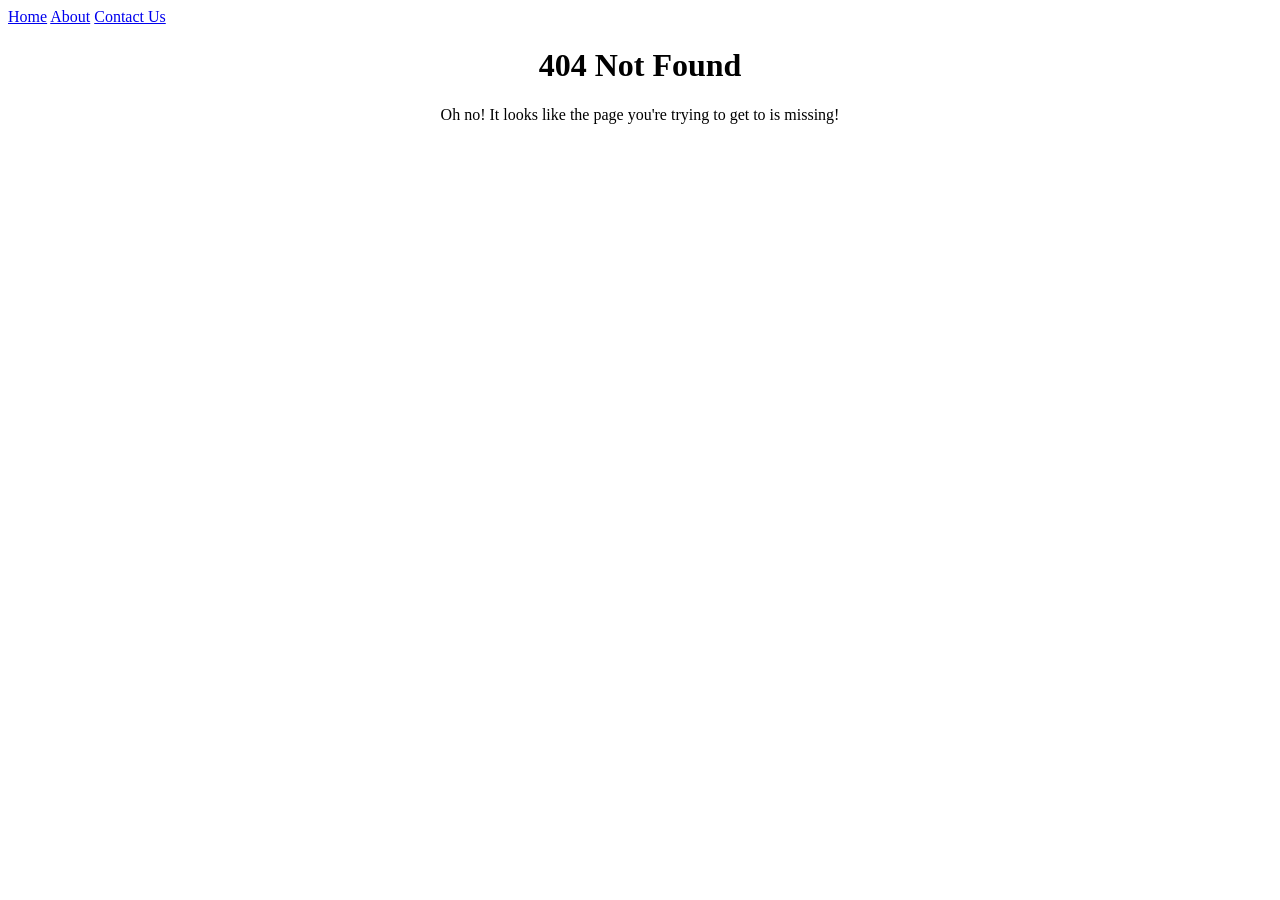
==== index.html @ 71af8fce "Initial commit" ====
<!DOCTYPE html>
<html>
  <head>
    <meta charset="utf-8" />
    <title>My Blog</title>
    <meta name="viewport" content="width=device-width, initial-scale=1" />
    <link
      rel="stylesheet"
      type="text/css"
      media="screen"
      href="css/styles.css"
    />
  </head>
  <body>
    <div id="root">
      <nav id="main-nav" class="sidebar">
        <a href="/" onclick="route()">Home</a>
        <a href="/about" onclick="route()">About</a>
        <a href="/contact" onclick="route()">Contact Us</a>
      </nav>
      <div id="main-page"></div>
    </div>
    <script src="js/router.js"></script>
  </body>
</html>
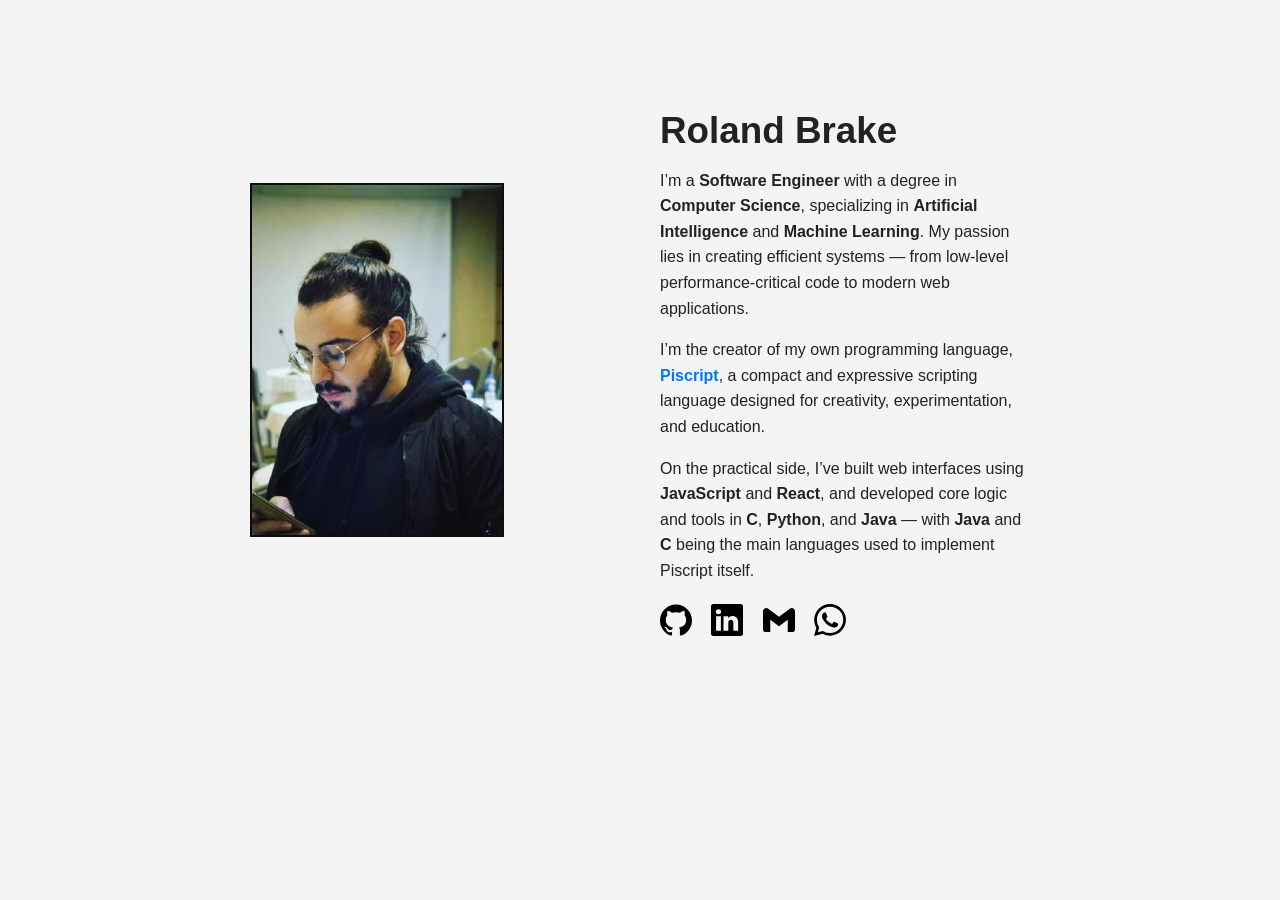
==== commit 6704ce92: "Initial commit - new portfolio site" ====
--- a/index.html
+++ b/index.html
@@ -1,25 +1,56 @@
 <!DOCTYPE html>
-<html>
-  <head>
-    <meta charset="utf-8" />
-    <title>My Blog</title>
-    <meta name="viewport" content="width=device-width, initial-scale=1" />
-    <link
-      rel="stylesheet"
-      type="text/css"
-      media="screen"
-      href="css/styles.css"
-    />
-  </head>
-  <body>
-    <div id="root">
-      <nav id="main-nav" class="sidebar">
-        <a href="/" onclick="route()">Home</a>
-        <a href="/about" onclick="route()">About</a>
-        <a href="/contact" onclick="route()">Contact Us</a>
-      </nav>
-      <div id="main-page"></div>
+<html lang="en">
+<head>
+  <meta charset="UTF-8" />
+  <meta name="viewport" content="width=device-width, initial-scale=1.0" />
+  <title>Roland Brake</title>
+  <link rel="stylesheet" href="style.css" />
+</head>
+<body>
+  <div class="container">
+    <div class="left">
+      <img src="assets/profile.jpg" alt="Roland Brake" class="profile-pic" />
     </div>
-    <script src="js/router.js"></script>
-  </body>
+
+    <div class="right">
+      <h1>Roland Brake</h1>
+
+      <p class="bio">
+        I’m a <strong>Software Engineer</strong> with a degree in <strong>Computer Science</strong>,
+        specializing in <strong>Artificial Intelligence</strong> and <strong>Machine Learning</strong>.
+        My passion lies in creating efficient systems — from low-level performance-critical code to modern web applications.
+      </p>
+
+      <p class="bio">
+        I’m the creator of my own programming language, 
+        <a href="https://piscript.netlify.app/" target="_blank" class="highlight-link">Piscript</a>,
+        a compact and expressive scripting language designed for creativity, experimentation, and education.
+      </p>
+
+      <p class="bio">
+        On the practical side, I’ve built web interfaces using 
+        <strong>JavaScript</strong> and <strong>React</strong>, 
+        and developed core logic and tools in <strong>C</strong>, <strong>Python</strong>, and <strong>Java</strong> — 
+        with <strong>Java</strong> and <strong>C</strong> being the main languages used to implement Piscript itself.
+      </p>
+
+      <div class="social-links">
+        <a href="https://github.com/rolandbrake" target="_blank" aria-label="GitHub">
+          <img src="assets/github.svg" alt="GitHub" />
+        </a>
+        <a href="https://linkedin.com/in/rolandbrake" target="_blank" aria-label="LinkedIn">
+          <img src="assets/linkedin.svg" alt="LinkedIn" />
+        </a>
+        <a href="mailto:roland.brake@hotmail.com" aria-label="Email">
+          <img src="assets/email.svg" alt="Email" />
+        </a>
+        <a href="https://wa.me/+9647510391065" target="_blank" aria-label="WhatsApp">
+          <img src="assets/whatsapp.svg" alt="WhatsApp" />
+        </a>
+      </div>
+    </div>
+  </div>
+
+  <script src="script.js"></script>
+</body>
 </html>
--- a/style.css
+++ b/style.css
@@ -0,0 +1,132 @@
+:root {
+  --bg-light: #f4f4f4;
+  --text-light: #222;
+  --bg-dark: #1b1b1b;
+  --text-dark: #f4f4f4;
+  --accent: #0077ff;
+  /* border color for light theme */
+  --border-color: #0e0e0e; /* subtle blue tint */
+}
+
+body.dark {
+  --border-color: #fafafa; /* brighter border for dark mode */
+}
+
+body {
+  margin: 0;
+  font-family: "Segoe UI", Roboto, Helvetica, Arial, sans-serif;
+  background-color: var(--bg-light);
+  color: var(--text-light);
+  transition: background-color 0.3s, color 0.3s;
+}
+
+body.dark {
+  background-color: var(--bg-dark);
+  color: var(--text-dark);
+}
+
+.container {
+  display: flex;
+  flex-wrap: wrap;
+  max-width: 900px;
+  margin: 5vh auto;
+  padding: 20px 40px;
+  align-items: center;
+  justify-content: center;
+  box-sizing: border-box;
+}
+
+.left,
+.right {
+  padding: 20px;
+  flex: 1 1 300px;
+}
+
+.profile-pic {
+  width: 250px;
+  height: 350px;
+  /* border-radius: 12px; */
+  object-fit: cover;
+  /* box-shadow: 0 4px 20px rgba(0, 0, 0, 0.2); */
+  border: 2px solid var(--border-color);
+  transition: border-color 0.3s, box-shadow 0.3s;
+}
+
+h1 {
+  font-size: 2.3em;
+  margin-bottom: 0.4em;
+}
+
+.bio {
+  line-height: 1.6;
+  max-width: 500px;
+}
+
+.social-links {
+  margin-top: 20px;
+}
+
+.social-links a {
+  margin-right: 15px;
+  display: inline-block;
+  transition: transform 0.2s, opacity 0.2s;
+}
+
+.social-links a:hover {
+  transform: scale(1.15);
+  opacity: 0.8;
+}
+
+.social-links img {
+  width: 32px;
+  height: 32px;
+  filter: invert(0);
+}
+
+body.dark .social-links img {
+  filter: invert(1);
+}
+
+/* Theme toggle button */
+#theme-toggle {
+  margin-top: 30px;
+  border: none;
+  background: none;
+  font-size: 1.5em;
+  cursor: pointer;
+  transition: transform 0.2s;
+}
+
+#theme-toggle:hover {
+  transform: rotate(20deg);
+}
+
+.highlight-link {
+  color: var(--accent);
+  text-decoration: none;
+  font-weight: 600;
+  border-bottom: 2px solid transparent;
+  transition: border-color 0.2s;
+}
+
+.highlight-link:hover {
+  border-color: var(--accent);
+}
+
+
+/* Responsive design */
+@media (max-width: 768px) {
+  .container {
+    flex-direction: column;
+    text-align: center;
+  }
+
+  .profile-pic {
+    width: 200px;
+    height: 300px;
+  }
+
+  .bio {
+    margin: 0 auto;
+  }
+}
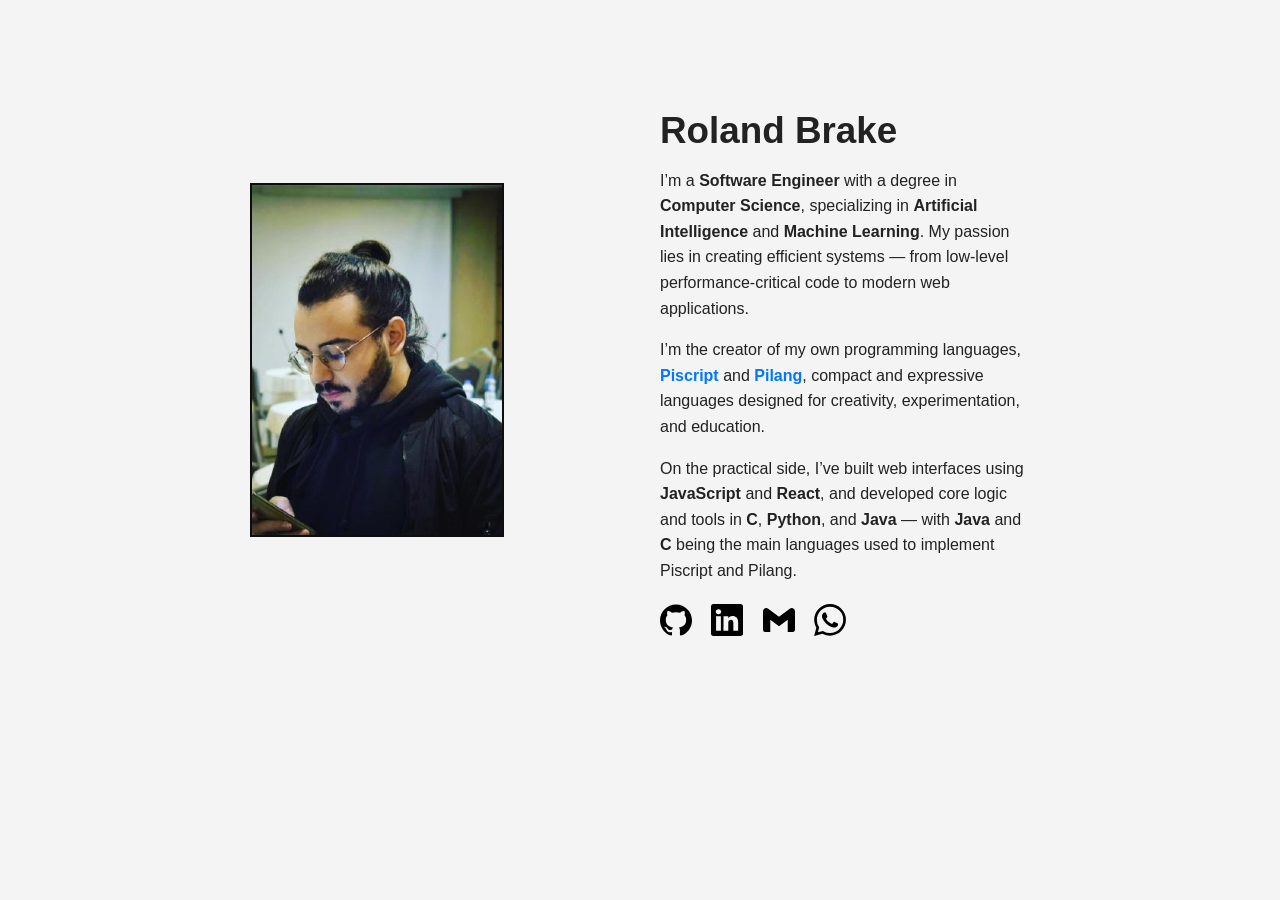
==== commit 645ee592: "adding pilang" ====
--- a/index.html
+++ b/index.html
@@ -22,16 +22,17 @@
       </p>
 
       <p class="bio">
-        I’m the creator of my own programming language, 
-        <a href="https://piscript.netlify.app/" target="_blank" class="highlight-link">Piscript</a>,
-        a compact and expressive scripting language designed for creativity, experimentation, and education.
+        I’m the creator of my own programming languages, 
+        <a href="https://piscript.netlify.app/" target="_blank" class="highlight-link">Piscript</a>
+        and <a href="https://pi-lang.netlify.app/" target="_blank" class="highlight-link">Pilang</a>,
+        compact and expressive languages designed for creativity, experimentation, and education.
       </p>
 
       <p class="bio">
         On the practical side, I’ve built web interfaces using 
         <strong>JavaScript</strong> and <strong>React</strong>, 
         and developed core logic and tools in <strong>C</strong>, <strong>Python</strong>, and <strong>Java</strong> — 
-        with <strong>Java</strong> and <strong>C</strong> being the main languages used to implement Piscript itself.
+        with <strong>Java</strong> and <strong>C</strong> being the main languages used to implement Piscript and Pilang.
       </p>
 
       <div class="social-links">
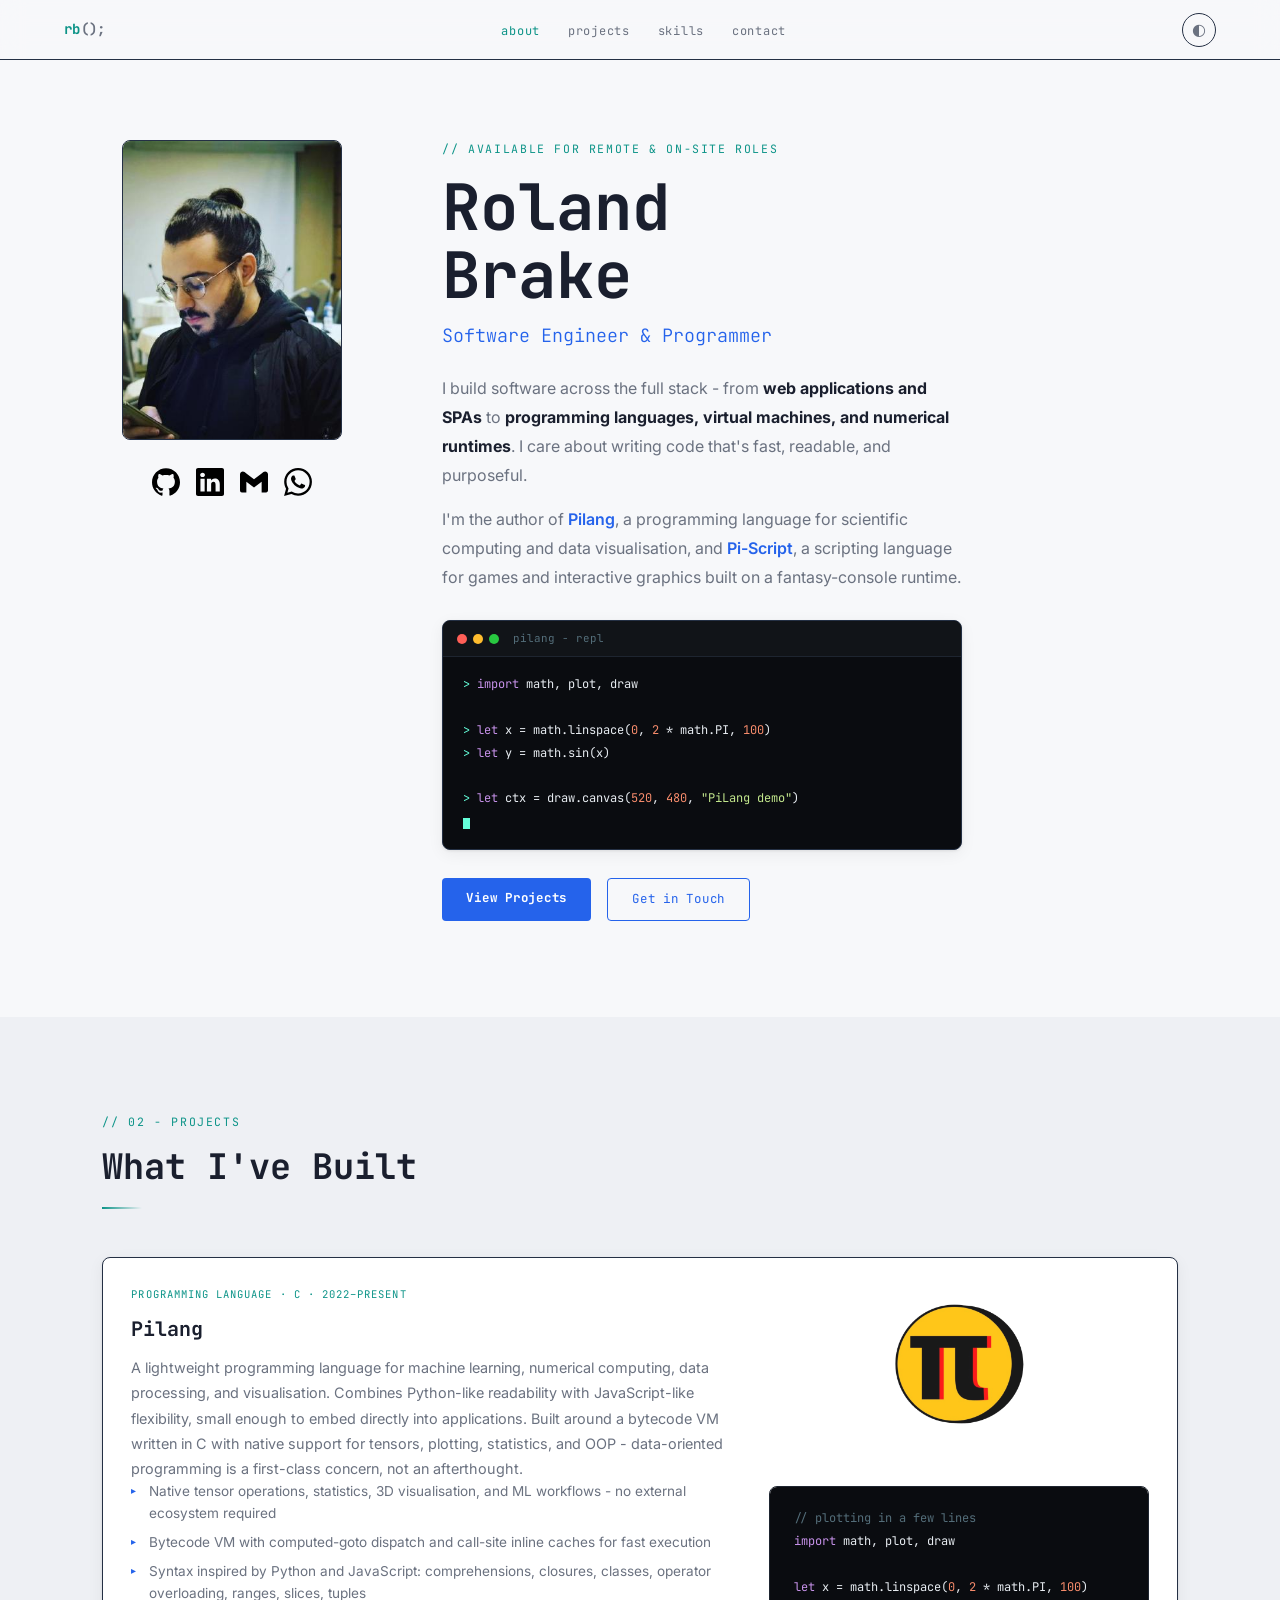
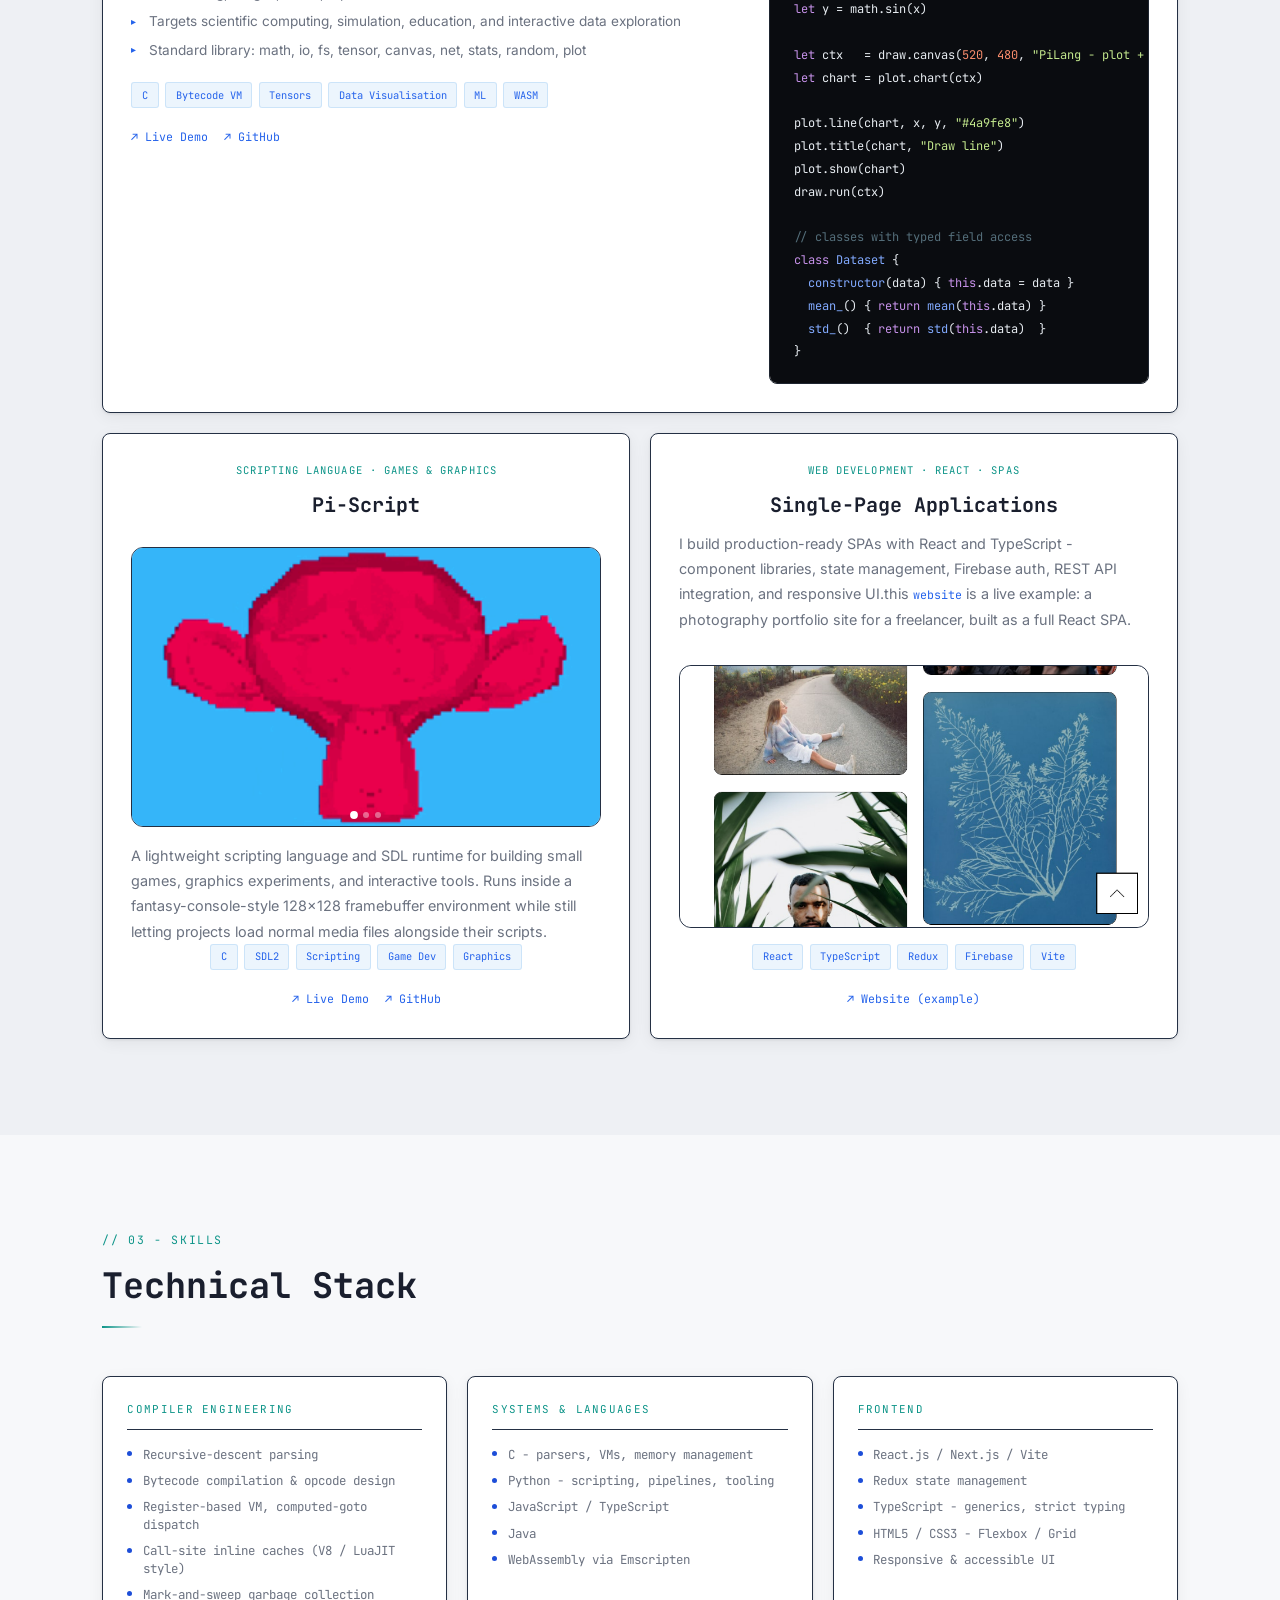
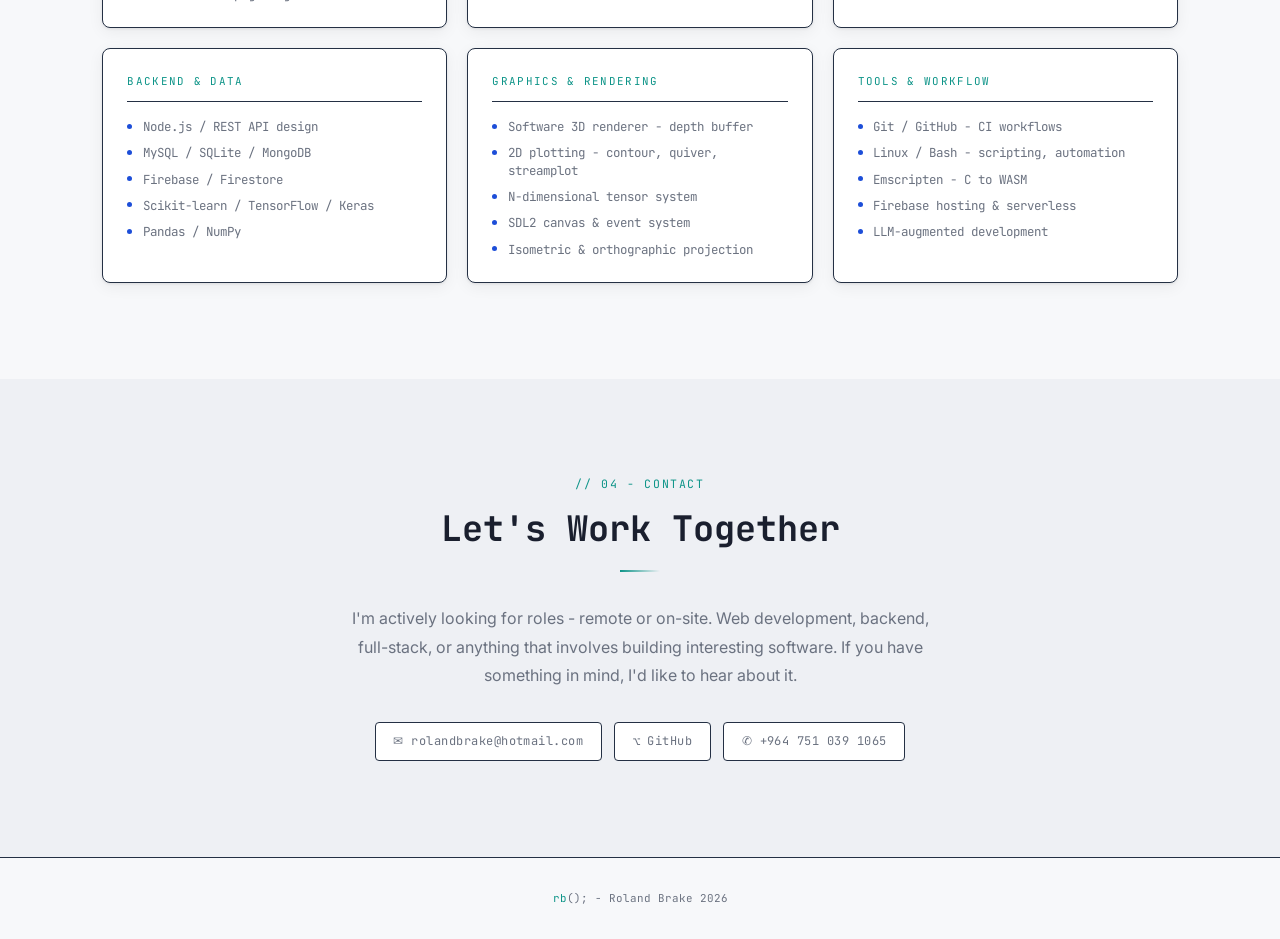
==== commit 45f52ea1: "feat: add more features to the website" ====
--- a/index.html
+++ b/index.html
@@ -1,57 +1,406 @@
-<!DOCTYPE html>
+<!doctype html>
 <html lang="en">
-<head>
-  <meta charset="UTF-8" />
-  <meta name="viewport" content="width=device-width, initial-scale=1.0" />
-  <title>Roland Brake</title>
-  <link rel="stylesheet" href="style.css" />
-</head>
-<body>
-  <div class="container">
-    <div class="left">
-      <img src="assets/profile.jpg" alt="Roland Brake" class="profile-pic" />
-    </div>
-
-    <div class="right">
-      <h1>Roland Brake</h1>
-
-      <p class="bio">
-        I’m a <strong>Software Engineer</strong> with a degree in <strong>Computer Science</strong>,
-        specializing in <strong>Artificial Intelligence</strong> and <strong>Machine Learning</strong>.
-        My passion lies in creating efficient systems — from low-level performance-critical code to modern web applications.
-      </p>
-
-      <p class="bio">
-        I’m the creator of my own programming languages, 
-        <a href="https://piscript.netlify.app/" target="_blank" class="highlight-link">Piscript</a>
-        and <a href="https://pi-lang.netlify.app/" target="_blank" class="highlight-link">Pilang</a>,
-        compact and expressive languages designed for creativity, experimentation, and education.
-      </p>
-
-      <p class="bio">
-        On the practical side, I’ve built web interfaces using 
-        <strong>JavaScript</strong> and <strong>React</strong>, 
-        and developed core logic and tools in <strong>C</strong>, <strong>Python</strong>, and <strong>Java</strong> — 
-        with <strong>Java</strong> and <strong>C</strong> being the main languages used to implement Piscript and Pilang.
-      </p>
-
-      <div class="social-links">
-        <a href="https://github.com/rolandbrake" target="_blank" aria-label="GitHub">
-          <img src="assets/github.svg" alt="GitHub" />
-        </a>
-        <a href="https://linkedin.com/in/rolandbrake" target="_blank" aria-label="LinkedIn">
-          <img src="assets/linkedin.svg" alt="LinkedIn" />
-        </a>
-        <a href="mailto:roland.brake@hotmail.com" aria-label="Email">
-          <img src="assets/email.svg" alt="Email" />
-        </a>
-        <a href="https://wa.me/+9647510391065" target="_blank" aria-label="WhatsApp">
-          <img src="assets/whatsapp.svg" alt="WhatsApp" />
-        </a>
+  <head>
+    <meta charset="UTF-8" />
+    <meta name="viewport" content="width=device-width, initial-scale=1.0" />
+    <title>Roland Brake - Software Engineer</title>
+    <link rel="preconnect" href="https://fonts.googleapis.com" />
+    <link
+      href="https://fonts.googleapis.com/css2?family=JetBrains+Mono:wght@300;400;700&family=Inter:wght@300;400;500;600&display=swap"
+      rel="stylesheet"
+    />
+    <link rel="stylesheet" href="style.css" />
+  </head>
+  <body>
+    <!-- NAV -->
+    <nav>
+      <span class="nav-logo">rb<span class="dim">();</span></span>
+      <ul class="nav-links">
+        <li><a href="#about">about</a></li>
+        <li><a href="#projects">projects</a></li>
+        <li><a href="#skills">skills</a></li>
+        <li><a href="#contact">contact</a></li>
+      </ul>
+      <button id="theme-toggle" aria-label="Toggle theme">◐</button>
+    </nav>
+
+    <!-- HERO -->
+    <section id="about">
+      <div class="hero-grid">
+        <!-- Left: profile -->
+        <div class="profile-col">
+          <div class="profile-frame">
+            <img
+              src="assets/profile.jpg"
+              alt="Roland Brake"
+              class="profile-pic"
+            />
+          </div>
+          <div class="social-links">
+            <a
+              href="https://github.com/rolandbrake"
+              target="_blank"
+              aria-label="GitHub"
+            >
+              <img src="assets/github.svg" alt="GitHub" />
+            </a>
+            <a
+              href="https://linkedin.com/in/rolandbrake"
+              target="_blank"
+              aria-label="LinkedIn"
+            >
+              <img src="assets/linkedin.svg" alt="LinkedIn" />
+            </a>
+            <a href="mailto:rolandbrake@hotmail.com" aria-label="Email">
+              <img src="assets/email.svg" alt="Email" />
+            </a>
+            <a
+              href="https://wa.me/+9647510391065"
+              target="_blank"
+              aria-label="WhatsApp"
+            >
+              <img src="assets/whatsapp.svg" alt="WhatsApp" />
+            </a>
+          </div>
+        </div>
+
+        <!-- Right: intro -->
+        <div class="intro-col">
+          <div class="eyebrow">// available for remote &amp; on-site roles</div>
+          <h1>Roland<br />Brake</h1>
+          <div class="hero-title">Software Engineer &amp; Programmer</div>
+          <p class="bio">
+            I build software across the full stack - from
+            <strong>web applications and SPAs</strong> to
+            <strong
+              >programming languages, virtual machines, and numerical
+              runtimes</strong
+            >. I care about writing code that's fast, readable, and purposeful.
+          </p>
+          <p class="bio">
+            I'm the author of
+            <a href="https://pilang.netlify.app/" target="_blank" class="hl"
+              >Pilang</a
+            >, a programming language for scientific computing and data
+            visualisation, and
+            <a href="https://piscript.netlify.app/" target="_blank" class="hl"
+              >Pi-Script</a
+            >, a scripting language for games and interactive graphics built on
+            a fantasy-console runtime.
+          </p>
+
+          <!-- Terminal snippet -->
+          <div class="terminal">
+            <div class="terminal-bar">
+              <span class="dot red"></span>
+              <span class="dot yellow"></span>
+              <span class="dot green"></span>
+              <span class="terminal-label">pilang - repl</span>
+            </div>
+            <div class="terminal-body" id="terminal-body">
+              <div id="typed-output"></div>
+              <span class="cursor"></span>
+            </div>
+          </div>
+
+          <div class="hero-cta">
+            <a href="#projects" class="btn btn-primary">View Projects</a>
+            <a href="#contact" class="btn btn-outline">Get in Touch</a>
+          </div>
+        </div>
       </div>
-    </div>
-  </div>
-
-  <script src="script.js"></script>
-</body>
+    </section>
+
+    <!-- PROJECTS -->
+    <section id="projects">
+      <div class="section-inner">
+        <div class="eyebrow">// 02 - projects</div>
+        <h2 class="section-heading">What I've Built</h2>
+        <div class="accent-line"></div>
+
+        <div class="projects-grid">
+          <!-- PILANG featured -->
+          <div class="project-card featured">
+            <div class="project-main">
+              <div class="project-tag">
+                Programming Language · C · 2022–Present
+              </div>
+              <div class="project-name">Pilang</div>
+
+              <p class="project-desc">
+                A lightweight programming language for machine learning,
+                numerical computing, data processing, and visualisation.
+                Combines Python-like readability with JavaScript-like
+                flexibility, small enough to embed directly into applications.
+                Built around a bytecode VM written in C with native support for
+                tensors, plotting, statistics, and OOP - data-oriented
+                programming is a first-class concern, not an afterthought.
+              </p>
+              <ul class="project-bullets">
+                <li>
+                  Native tensor operations, statistics, 3D visualisation, and ML
+                  workflows - no external ecosystem required
+                </li>
+                <li>
+                  Bytecode VM with computed-goto dispatch and call-site inline
+                  caches for fast execution
+                </li>
+                <li>
+                  Syntax inspired by Python and JavaScript: comprehensions,
+                  closures, classes, operator overloading, ranges, slices,
+                  tuples
+                </li>
+                <li>
+                  Targets scientific computing, simulation, education, and
+                  interactive data exploration
+                </li>
+                <li>
+                  Standard library: math, io, fs, tensor, canvas, net, stats,
+                  random, plot
+                </li>
+              </ul>
+              <div class="project-tech">
+                <span class="pill">C</span><span class="pill">Bytecode VM</span
+                ><span class="pill">Tensors</span>
+                <span class="pill">Data Visualisation</span
+                ><span class="pill">ML</span><span class="pill">WASM</span>
+              </div>
+              <div class="project-links">
+                <a
+                  href="https://pilang.netlify.app/"
+                  target="_blank"
+                  class="plink"
+                  >↗ Live Demo</a
+                >
+                <a
+                  href="https://github.com/rolandbrake"
+                  target="_blank"
+                  class="plink"
+                  >↗ GitHub</a
+                >
+              </div>
+            </div>
+
+            <!-- Right side: coin + code -->
+            <div class="project-right">
+              <img src="assets/pi.png" alt="Pilang logo" class="pilang-logo" />
+              <div class="project-code">
+                <pre><span class="t-cmt">// plotting in a few lines</span>
+<span class="t-kw">import</span> math, plot, draw
+
+<span class="t-kw">let</span> x = math.linspace(<span class="t-num">0</span>, <span class="t-num">2</span> * math.PI, <span class="t-num">100</span>)
+<span class="t-kw">let</span> y = math.sin(x)
+
+<span class="t-kw">let</span> ctx   = draw.canvas(<span class="t-num">520</span>, <span class="t-num">480</span>, <span class="t-str">"PiLang - plot + draw demo"</span>)
+<span class="t-kw">let</span> chart = plot.chart(ctx)
+
+plot.line(chart, x, y, <span class="t-str">"#4a9fe8"</span>)
+plot.title(chart, <span class="t-str">"Draw line"</span>)
+plot.show(chart)
+draw.run(ctx)
+
+<span class="t-cmt">// classes with typed field access</span>
+<span class="t-kw">class</span> <span class="t-fn">Dataset</span> {
+  <span class="t-fn">constructor</span>(data) { <span class="t-kw">this</span>.data = data }
+  <span class="t-fn">mean_</span>() { <span class="t-kw">return</span> <span class="t-fn">mean</span>(<span class="t-kw">this</span>.data) }
+  <span class="t-fn">std_</span>()  { <span class="t-kw">return</span> <span class="t-fn">std</span>(<span class="t-kw">this</span>.data)  }
+}</pre>
+              </div>
+            </div>
+          </div>
+
+          <!-- PI-SCRIPT -->
+          <div class="project-card">
+            <div class="project-tag">
+              Scripting Language · Games &amp; Graphics
+            </div>
+            <div class="project-name">Pi-Script</div>
+            <div class="carousel">
+              <div class="carousel-track">
+                <img src="assets/example1.gif" alt="Pi-Script example 1" />
+                <img src="assets/example2.gif" alt="Pi-Script example 2" />
+                <img src="assets/example3.gif" alt="Pi-Script example 3" />                
+              </div>
+              <div class="carousel-dots">
+                <span class="carousel-dot active"></span>
+                <span class="carousel-dot"></span>
+                <span class="carousel-dot"></span>                
+              </div>
+            </div>
+            <p class="project-desc">
+              A lightweight scripting language and SDL runtime for building
+              small games, graphics experiments, and interactive tools. Runs
+              inside a fantasy-console-style 128×128 framebuffer environment
+              while still letting projects load normal media files alongside
+              their scripts.
+            </p>
+            <div class="project-tech">
+              <span class="pill">C</span><span class="pill">SDL2</span>
+              <span class="pill">Scripting</span
+              ><span class="pill">Game Dev</span
+              ><span class="pill">Graphics</span>
+            </div>
+            <div class="project-links">
+              <a
+                href="https://piscript.netlify.app/"
+                target="_blank"
+                class="plink"
+                >↗ Live Demo</a
+              >
+              <a
+                href="https://github.com/rolandbrake"
+                target="_blank"
+                class="plink"
+                >↗ GitHub</a
+              >
+            </div>
+          </div>
+
+          <!-- WEB SPAs -->
+          <div class="project-card">
+            <div class="project-tag">Web Development · React · SPAs</div>
+            <div class="project-name">Single-Page Applications</div>
+            <p class="project-desc">
+              I build production-ready SPAs with React and TypeScript -
+              component libraries, state management, Firebase auth, REST API
+              integration, and responsive UI.this
+              <a
+                href="https://demetri.netlify.app/"
+                target="_blank"
+                class="plink"
+                >website</a
+              >
+              is a live example: a photography portfolio site for a freelancer,
+              built as a full React SPA.
+            </p>
+            <div class="spa-mockup">
+              <img src="assets/SPA.png" alt="photography SPA" />
+            </div>
+            <div class="project-tech">
+              <span class="pill">React</span
+              ><span class="pill">TypeScript</span>
+              <span class="pill">Redux</span><span class="pill">Firebase</span
+              ><span class="pill">Vite</span>
+            </div>
+            <div class="project-links">
+              <a
+                href="https://demetri.netlify.app/"
+                target="_blank"
+                class="plink"
+                >↗ Website (example)</a
+              >
+            </div>
+          </div>
+        </div>
+      </div>
+    </section>
+
+    <!-- SKILLS -->
+    <section id="skills">
+      <div class="section-inner">
+        <div class="eyebrow">// 03 - skills</div>
+        <h2 class="section-heading">Technical Stack</h2>
+        <div class="accent-line"></div>
+        <div class="skills-grid">
+          <div class="skill-group">
+            <div class="skill-group-name">Compiler Engineering</div>
+            <ul class="skill-list">
+              <li>Recursive-descent parsing</li>
+              <li>Bytecode compilation &amp; opcode design</li>
+              <li>Register-based VM, computed-goto dispatch</li>
+              <li>Call-site inline caches (V8 / LuaJIT style)</li>
+              <li>Mark-and-sweep garbage collection</li>
+            </ul>
+          </div>
+          <div class="skill-group">
+            <div class="skill-group-name">Systems &amp; Languages</div>
+            <ul class="skill-list">
+              <li>C - parsers, VMs, memory management</li>
+              <li>Python - scripting, pipelines, tooling</li>
+              <li>JavaScript / TypeScript</li>
+              <li>Java</li>
+              <li>WebAssembly via Emscripten</li>
+            </ul>
+          </div>
+          <div class="skill-group">
+            <div class="skill-group-name">Frontend</div>
+            <ul class="skill-list">
+              <li>React.js / Next.js / Vite</li>
+              <li>Redux state management</li>
+              <li>TypeScript - generics, strict typing</li>
+              <li>HTML5 / CSS3 - Flexbox / Grid</li>
+              <li>Responsive &amp; accessible UI</li>
+            </ul>
+          </div>
+          <div class="skill-group">
+            <div class="skill-group-name">Backend &amp; Data</div>
+            <ul class="skill-list">
+              <li>Node.js / REST API design</li>
+              <li>MySQL / SQLite / MongoDB</li>
+              <li>Firebase / Firestore</li>
+              <li>Scikit-learn / TensorFlow / Keras</li>
+              <li>Pandas / NumPy</li>
+            </ul>
+          </div>
+          <div class="skill-group">
+            <div class="skill-group-name">Graphics &amp; Rendering</div>
+            <ul class="skill-list">
+              <li>Software 3D renderer - depth buffer</li>
+              <li>2D plotting - contour, quiver, streamplot</li>
+              <li>N-dimensional tensor system</li>
+              <li>SDL2 canvas &amp; event system</li>
+              <li>Isometric &amp; orthographic projection</li>
+            </ul>
+          </div>
+          <div class="skill-group">
+            <div class="skill-group-name">Tools &amp; Workflow</div>
+            <ul class="skill-list">
+              <li>Git / GitHub - CI workflows</li>
+              <li>Linux / Bash - scripting, automation</li>
+              <li>Emscripten - C to WASM</li>
+              <li>Firebase hosting &amp; serverless</li>
+              <li>LLM-augmented development</li>
+            </ul>
+          </div>
+        </div>
+      </div>
+    </section>
+
+    <!-- CONTACT -->
+    <section id="contact">
+      <div class="section-inner contact-inner">
+        <div class="eyebrow">// 04 - contact</div>
+        <h2 class="section-heading">Let's Work Together</h2>
+        <div class="accent-line"></div>
+        <p class="contact-desc">
+          I'm actively looking for roles - remote or on-site. Web development,
+          backend, full-stack, or anything that involves building interesting
+          software. If you have something in mind, I'd like to hear about it.
+        </p>
+        <div class="contact-links">
+          <a href="mailto:rolandbrake@hotmail.com" class="contact-btn"
+            >✉ rolandbrake@hotmail.com</a
+          >
+          <a
+            href="https://github.com/rolandbrake"
+            target="_blank"
+            class="contact-btn"
+            >⌥ GitHub</a
+          >
+          <a href="tel:+9647510391065" class="contact-btn"
+            >✆ +964 751 039 1065</a
+          >
+        </div>
+      </div>
+    </section>
+
+    <footer>
+      <span class="teal">rb</span>(); - Roland Brake
+      <script>
+        document.write(new Date().getFullYear());
+      </script>
+    </footer>
+
+    <script src="script.js"></script>
+  </body>
 </html>
--- a/style.css
+++ b/style.css
@@ -1,132 +1,834 @@
+/* ── TOKENS ── */
 :root {
-  --bg-light: #f4f4f4;
-  --text-light: #222;
-  --bg-dark: #1b1b1b;
-  --text-dark: #f4f4f4;
-  --accent: #0077ff;
-  /* border color for light theme */
-  --border-color: #0e0e0e; /* subtle blue tint */
+  --bg: #f7f8fa;
+  --bg2: #eef0f4;
+  --surface: #ffffff;
+  --border: #243044;
+  --text: #1a1f2e;
+  --muted: #6b7280;
+  --accent: #2563eb;
+  --accent2: #1d4ed8;
+  --teal: #0d9488;
+  --font-mono: "JetBrains Mono", monospace;
+  --font-body: "Inter", "Segoe UI", sans-serif;
+  --radius: 8px;
+  --shadow: 0 1px 3px rgba(0, 0, 0, 0.08), 0 4px 16px rgba(0, 0, 0, 0.06);
 }
 
 body.dark {
-  --border-color: #fafafa; /* brighter border for dark mode */
-}
-
+  --bg: #0d0f14;
+  --bg2: #131720;
+  --surface: #1a2133;
+  --border: #dde1e8;
+  --text: #e8edf2;
+  --muted: #6b7a8f;
+  --accent: #4a9fe8;
+  --accent2: #2e7dd1;
+  --teal: #64ffda;
+  --shadow: 0 1px 3px rgba(0, 0, 0, 0.4), 0 8px 32px rgba(0, 0, 0, 0.3);
+}
+
+/* ── RESET ── */
+*,
+*::before,
+*::after {
+  box-sizing: border-box;
+  margin: 0;
+  padding: 0;
+}
+html {
+  scroll-behavior: smooth;
+}
 body {
-  margin: 0;
-  font-family: "Segoe UI", Roboto, Helvetica, Arial, sans-serif;
-  background-color: var(--bg-light);
-  color: var(--text-light);
-  transition: background-color 0.3s, color 0.3s;
-}
-
-body.dark {
-  background-color: var(--bg-dark);
-  color: var(--text-dark);
-}
-
-.container {
-  display: flex;
-  flex-wrap: wrap;
-  max-width: 900px;
-  margin: 5vh auto;
-  padding: 20px 40px;
+  font-family: var(--font-body);
+  background: var(--bg);
+  color: var(--text);
+  font-size: 16px;
+  line-height: 1.6;
+  transition:
+    background 0.3s,
+    color 0.3s;
+  overflow-x: hidden;
+}
+
+/* ── NAV ── */
+nav {
+  position: fixed;
+  top: 0;
+  left: 0;
+  right: 0;
+  z-index: 100;
+  display: flex;
+  align-items: center;
+  justify-content: space-between;
+  padding: 0 clamp(1.5rem, 5vw, 4rem);
+  height: 60px;
+  background: rgba(247, 248, 250, 0.88);
+  backdrop-filter: blur(12px);
+  border-bottom: 1px solid var(--border);
+  transition:
+    background 0.3s,
+    border-color 0.3s;
+}
+body.dark nav {
+  background: rgba(13, 15, 20, 0.88);
+}
+.nav-logo {
+  font-family: var(--font-mono);
+  font-size: 0.88rem;
+  color: var(--teal);
+  font-weight: 700;
+  letter-spacing: 0.02em;
+}
+
+/* ── PILANG LOGO ── */
+.pilang-logo {
+  width: 160px;
+  height: 160px;
+  object-fit: contain;
+  display: block;
+  margin: 0 auto 1rem;
+  opacity: 0.9;
+}
+
+/* ── CAROUSEL ── */
+.carousel {
+  margin: 1rem 0;
+  border-radius: 12px;
+  overflow: hidden;
+  border: 1px solid var(--border);
+  width: 100%;
+  height: 280px;
+  position: relative;
+}
+.carousel-track {
+  display: flex;
+  height: 100%;
+  transition: transform 0.6s cubic-bezier(0.4, 0, 0.2, 1);
+  will-change: transform;
+}
+.carousel-track img {
+  flex-shrink: 0;
+  width: 100%;
+  height: 280px;
+  object-fit: cover;
+  object-position: center;
+  display: block;
+}
+.carousel-dots {
+  position: absolute;
+  bottom: 8px;
+  left: 50%;
+  transform: translateX(-50%);
+  display: flex;
+  gap: 6px;
+}
+.carousel-dot {
+  width: 6px;
+  height: 6px;
+  border-radius: 50%;
+  background: rgba(255, 255, 255, 0.4);
+  transition:
+    background 0.3s,
+    transform 0.3s;
+}
+.carousel-dot.active {
+  background: #fff;
+  transform: scale(1.3);
+}
+
+.spa-mockup {  
+  margin: 1rem 0;
+  border-radius: 12px;
+  overflow: hidden;
+  border: 1px solid var(--border);
+  line-height: 0;
+}
+
+.spa-mockup img {
+  width: 100%;
+  display: block;
+  border-radius: 12px;
+}
+
+.dim {
+  color: var(--muted);
+}
+.nav-links {
+  display: flex;
+  gap: 1.75rem;
+  list-style: none;
+}
+.nav-links a {
+  font-family: var(--font-mono);
+  font-size: 0.75rem;
+  color: var(--muted);
+  text-decoration: none;
+  letter-spacing: 0.06em;
+  transition: color 0.2s;
+}
+.nav-links a:hover,
+.nav-links a.active {
+  color: var(--teal);
+}
+#theme-toggle {
+  background: none;
+  border: 1px solid var(--border);
+  color: var(--muted);
+  font-size: 1rem;
+  cursor: pointer;
+  width: 34px;
+  height: 34px;
+  border-radius: 50px;
+  display: flex;
   align-items: center;
   justify-content: center;
-  box-sizing: border-box;
-}
-
-.left,
-.right {
-  padding: 20px;
-  flex: 1 1 300px;
-}
-
+  transition:
+    color 0.2s,
+    border-color 0.2s;
+}
+#theme-toggle:hover {
+  color: var(--teal);
+  border-color: var(--teal);
+}
+
+/* ── SECTIONS ── */
+section {
+  padding: 6rem clamp(1.5rem, 8vw, 7rem);
+}
+section:first-of-type {
+  padding-top: calc(60px + 5rem);
+}
+.section-inner {
+  max-width: 1100px;
+  margin: 0 auto;
+}
+
+.eyebrow {
+  font-family: var(--font-mono);
+  font-size: 0.72rem;
+  color: var(--teal);
+  letter-spacing: 0.14em;
+  text-transform: uppercase;
+  margin-bottom: 0.5rem;
+}
+.section-heading {
+  font-family: var(--font-mono);
+  font-size: clamp(1.5rem, 3vw, 2.2rem);
+  font-weight: 700;
+  color: var(--text);
+  margin-bottom: 0.75rem;
+}
+.accent-line {
+  width: 40px;
+  height: 2px;
+  background: linear-gradient(90deg, var(--teal), transparent);
+  margin-bottom: 3rem;
+}
+
+/* ── HERO / ABOUT ── */
+#about {
+  background: var(--bg);
+}
+.hero-grid {
+  max-width: 1100px;
+  margin: 0 auto;
+  display: grid;
+  grid-template-columns: 260px 1fr;
+  gap: 5rem;
+  align-items: start;
+}
+@media (max-width: 900px) {
+  .hero-grid {
+    grid-template-columns: 1fr;
+    gap: 3rem;
+  }
+  .profile-col {
+    display: flex;
+    flex-direction: column;
+    align-items: center;
+  }
+}
+
+/* Profile */
+.profile-frame {
+  position: relative;
+  display: inline-block;
+  margin-bottom: 1.75rem;
+}
+.profile-frame::before {
+  content: "";
+  position: absolute;
+  inset: -4px;
+  border-radius: calc(var(--radius) + 4px);
+  opacity: 0.5;
+  z-index: 0;
+}
 .profile-pic {
-  width: 250px;
-  height: 350px;
-  /* border-radius: 12px; */
+  position: relative;
+  z-index: 1;
+  display: block;
+  width: 220px;
+  height: 300px;
   object-fit: cover;
-  /* box-shadow: 0 4px 20px rgba(0, 0, 0, 0.2); */
-  border: 2px solid var(--border-color);
-  transition: border-color 0.3s, box-shadow 0.3s;
-}
-
-h1 {
-  font-size: 2.3em;
-  margin-bottom: 0.4em;
-}
-
-.bio {
-  line-height: 1.6;
-  max-width: 500px;
-}
-
+  border-radius: var(--radius);
+  border: 1px solid var(--border);
+}
 .social-links {
-  margin-top: 20px;
-}
-
+  display: flex;
+  gap: 1rem;
+}
 .social-links a {
-  margin-right: 15px;
+  transition:
+    transform 0.2s,
+    opacity 0.2s;
   display: inline-block;
-  transition: transform 0.2s, opacity 0.2s;
-}
-
+}
 .social-links a:hover {
-  transform: scale(1.15);
-  opacity: 0.8;
-}
-
+  transform: translateY(-3px);
+  opacity: 0.75;
+}
 .social-links img {
-  width: 32px;
-  height: 32px;
+  width: 28px;
+  height: 28px;
   filter: invert(0);
-}
-
+  transition: filter 0.3s;
+}
 body.dark .social-links img {
   filter: invert(1);
 }
 
-/* Theme toggle button */
-#theme-toggle {
-  margin-top: 30px;
+/* Intro */
+.intro-col .eyebrow {
+  margin-bottom: 1rem;
+}
+h1 {
+  font-family: var(--font-mono);
+  font-size: clamp(2.4rem, 6vw, 4rem);
+  font-weight: 700;
+  line-height: 1.05;
+  color: var(--text);
+  margin-bottom: 0.75rem;
+}
+.hero-title {
+  font-family: var(--font-mono);
+  font-size: clamp(0.9rem, 2vw, 1.15rem);
+  color: var(--accent);
+  margin-bottom: 1.5rem;
+  font-weight: 300;
+}
+.bio {
+  color: var(--muted);
+  line-height: 1.8;
+  margin-bottom: 1rem;
+  max-width: 520px;
+}
+.bio strong {
+  color: var(--text);
+}
+.hl {
+  color: var(--accent);
+  font-weight: 600;
+  text-decoration: none;
+  border-bottom: 1px solid transparent;
+  transition: border-color 0.2s;
+}
+.hl:hover {
+  border-color: var(--accent);
+}
+
+/* Terminal */
+.terminal {
+  margin: 1.75rem 0;
+  background: #0a0c10;
+  border: 1px solid var(--border);
+  border-radius: var(--radius);
+  overflow: hidden;
+  max-width: 520px;
+  box-shadow: var(--shadow);
+}
+.terminal-bar {
+  display: flex;
+  align-items: center;
+  gap: 6px;
+  padding: 9px 14px;
+  background: #111418;
+  border-bottom: 1px solid #1e2530;
+}
+.dot {
+  width: 10px;
+  height: 10px;
+  border-radius: 50%;
+}
+.dot.red {
+  background: #ff5f57;
+}
+.dot.yellow {
+  background: #febc2e;
+}
+.dot.green {
+  background: #28c840;
+}
+.terminal-label {
+  margin-left: 8px;
+  font-family: var(--font-mono);
+  font-size: 0.68rem;
+  color: #546e7a;
+}
+.terminal-body {
+  padding: 1rem 1.25rem;
+  font-family: var(--font-mono);
+  font-size: 0.75rem;
+  line-height: 1.9;
+  min-height: 120px;
+  color: #e8edf2;
+}
+.t-prompt {
+  color: #64ffda;
+}
+.t-kw {
+  color: #c792ea;
+}
+.t-fn {
+  color: #82aaff;
+}
+.t-str {
+  color: #c3e88d;
+}
+.t-num {
+  color: #f78c6c;
+}
+.t-cmt {
+  color: #546e7a;
+}
+.t-out {
+  color: #6b7a8f;
+}
+.cursor {
+  display: inline-block;
+  width: 7px;
+  height: 0.9em;
+  background: #64ffda;
+  vertical-align: text-bottom;
+  animation: blink 1s step-end infinite;
+}
+@keyframes blink {
+  0%,
+  100% {
+    opacity: 1;
+  }
+  50% {
+    opacity: 0;
+  }
+}
+
+/* CTA */
+.hero-cta {
+  display: flex;
+  gap: 1rem;
+  flex-wrap: wrap;
+  margin-top: 0.5rem;
+}
+.btn {
+  font-family: var(--font-mono);
+  font-size: 0.78rem;
+  letter-spacing: 0.06em;
+  padding: 0.65rem 1.5rem;
+  border-radius: 4px;
+  text-decoration: none;
+  transition: all 0.2s;
   border: none;
-  background: none;
-  font-size: 1.5em;
   cursor: pointer;
-  transition: transform 0.2s;
-}
-
-#theme-toggle:hover {
-  transform: rotate(20deg);
-}
-
-.highlight-link {
+  display: inline-block;
+}
+.btn-primary {
+  background: var(--accent);
+  color: #fff;
+  font-weight: 700;
+}
+.btn-primary:hover {
+  background: var(--teal);
+  color: var(--bg);
+}
+.btn-outline {
+  background: transparent;
+  color: var(--accent);
+  border: 1px solid var(--accent);
+}
+.btn-outline:hover {
+  border-color: var(--teal);
+  color: var(--teal);
+}
+
+/* ── PROJECTS ── */
+#projects {
+  background: var(--bg2);
+}
+.projects-grid {
+  display: grid;
+  grid-template-columns: repeat(2, 1fr);
+  gap: 1.25rem;
+}
+@media (max-width: 700px) {
+  .projects-grid {
+    grid-template-columns: 1fr;
+  }
+}
+
+.project-card {
+  background: var(--surface);
+  border: 1px solid var(--border);
+  border-radius: var(--radius);
+  padding: 1.75rem;
+  transition:
+    border-color 0.25s,
+    transform 0.25s,
+    box-shadow 0.25s;
+  box-shadow: var(--shadow);
+  display: flex;
+  flex-direction: column;
+  justify-content: center;
+  align-items: center;
+}
+.project-card:hover {
+  border-color: var(--accent);
+  transform: translateY(-2px);
+  box-shadow: 0 8px 32px rgba(0, 0, 0, 0.12);
+}
+.project-card.featured {
+  grid-column: 1 / -1;
+  display: grid;
+  grid-template-columns: 1fr 380px;
+  gap: 2.5rem;
+  align-items: start;
+}
+@media (max-width: 900px) {
+  .project-card.featured {
+    grid-template-columns: 1fr;
+  }
+}
+
+.project-tag {
+  font-family: var(--font-mono);
+  font-size: 0.66rem;
+  letter-spacing: 0.1em;
+  text-transform: uppercase;
+  color: var(--teal);
+  margin-bottom: 0.6rem;
+}
+.project-name {
+  font-family: var(--font-mono);
+  font-size: 1.25rem;
+  font-weight: 700;
+  color: var(--text);
+  margin-bottom: 0.65rem;
+}
+.project-desc {
+  color: var(--muted);
+  font-size: 0.9rem;
+  line-height: 1.75;
+  /* margin-bottom: 1.25rem; */
+  flex: 1;
+}
+.project-bullets {
+  list-style: none;
+  margin-bottom: 1.25rem;
+  display: flex;
+  flex-direction: column;
+  gap: 0.45rem;
+}
+.project-bullets li {
+  font-size: 0.85rem;
+  color: var(--muted);
+  padding-left: 1.1rem;
+  position: relative;
+  line-height: 1.6;
+}
+.project-bullets li::before {
+  content: "▸";
+  position: absolute;
+  left: 0;
+  color: var(--accent);
+  font-size: 0.65rem;
+  top: 0.2em;
+}
+.project-tech {
+  display: flex;
+  flex-wrap: wrap;
+  gap: 0.4rem;
+  margin-bottom: 1.25rem;
+}
+.pill {
+  font-family: var(--font-mono);
+  font-size: 0.65rem;
+  padding: 0.22rem 0.6rem;
+  border-radius: 3px;
+  background: rgba(74, 159, 232, 0.1);
+  color: var(--accent);
+  border: 1px solid rgba(74, 159, 232, 0.2);
+}
+.project-links {
+  display: flex;
+  gap: 1rem;
+  margin-top: auto;
+}
+.plink {
+  font-family: var(--font-mono);
+  font-size: 0.73rem;
   color: var(--accent);
   text-decoration: none;
-  font-weight: 600;
-  border-bottom: 2px solid transparent;
-  transition: border-color 0.2s;
-}
-
-.highlight-link:hover {
-  border-color: var(--accent);
-}
-
-
-/* Responsive design */
-@media (max-width: 768px) {
-  .container {
-    flex-direction: column;
-    text-align: center;
+  border-bottom: 1px solid transparent;
+  transition:
+    border-color 0.2s,
+    color 0.2s;
+  padding-bottom: 1px;
+}
+.plink:hover {
+  border-color: var(--teal);
+  color: var(--teal);
+}
+
+/* Code block inside featured card */
+.project-code {
+  background: #0a0c10;
+  border: 1px solid #1e2530;
+  border-radius: var(--radius);
+  padding: 1.25rem 1.5rem;
+  overflow-x: auto;
+}
+.project-code pre {
+  font-family: var(--font-mono);
+  font-size: 0.75rem;
+  line-height: 1.9;
+  color: #e8edf2;
+  white-space: pre;
+}
+
+.profile-col {
+  display: flex;
+  flex-direction: column;
+  align-items: center;
+  justify-content: center;
+}
+
+/* ── SKILLS ── */
+#skills {
+  background: var(--bg);
+}
+.skills-grid {
+  display: grid;
+  grid-template-columns: repeat(auto-fill, minmax(260px, 1fr));
+  gap: 1.25rem;
+}
+.skill-group {
+  background: var(--surface);
+  border: 1px solid var(--border);
+  border-radius: var(--radius);
+  padding: 1.5rem;
+  box-shadow: var(--shadow);
+}
+.skill-group-name {
+  font-family: var(--font-mono);
+  font-size: 0.68rem;
+  letter-spacing: 0.12em;
+  text-transform: uppercase;
+  color: var(--teal);
+  margin-bottom: 1rem;
+  padding-bottom: 0.65rem;
+  border-bottom: 1px solid var(--border);
+}
+.skill-list {
+  list-style: none;
+  display: flex;
+  flex-direction: column;
+  gap: 0.55rem;
+}
+.skill-list li {
+  display: flex;
+  align-items: flex-start;
+  gap: 0.65rem;
+  font-family: var(--font-mono);
+  font-size: 0.78rem;
+  color: var(--muted);
+  line-height: 1.4;
+}
+.skill-list li::before {
+  content: "";
+  width: 5px;
+  height: 5px;
+  border-radius: 50%;
+  background: var(--accent2);
+  flex-shrink: 0;
+  margin-top: 0.45em;
+}
+
+/* ── CONTACT ── */
+#contact {
+  background: var(--bg2);
+}
+.contact-inner {
+  text-align: center;
+  max-width: 600px;
+  margin: 0 auto;
+}
+.contact-inner .accent-line {
+  margin: 0 auto 2rem;
+}
+.contact-desc {
+  color: var(--muted);
+  line-height: 1.8;
+  margin-bottom: 2rem;
+}
+.contact-links {
+  display: flex;
+  justify-content: center;
+  gap: 0.75rem;
+  flex-wrap: wrap;
+}
+.contact-btn {
+  font-family: var(--font-mono);
+  font-size: 0.75rem;
+  color: var(--muted);
+  text-decoration: none;
+  padding: 0.55rem 1.1rem;
+  border: 1px solid var(--border);
+  border-radius: 4px;
+  transition: all 0.2s;
+  letter-spacing: 0.04em;
+  background: var(--surface);
+}
+.contact-btn:hover {
+  color: var(--teal);
+  border-color: var(--teal);
+}
+
+/* ── FOOTER ── */
+footer {
+  text-align: center;
+  padding: 2rem;
+  border-top: 1px solid var(--border);
+  font-family: var(--font-mono);
+  font-size: 0.68rem;
+  color: var(--muted);
+}
+.teal {
+  color: var(--teal);
+}
+
+/* ── FADE IN ── */
+.fade-in {
+  opacity: 0;
+  transform: translateY(18px);
+  transition:
+    opacity 0.55s ease,
+    transform 0.55s ease;
+}
+.fade-in.visible {
+  opacity: 1;
+  transform: none;
+}
+
+/* ── COIN ── */
+.project-right {
+  display: flex;
+  flex-direction: column;
+  gap: 1.5rem;
+}
+.coin-scene {
+  display: flex;
+  justify-content: center;
+  align-items: center;
+  padding: 2rem 0 1rem;
+  perspective: 600px;
+}
+.coin {
+  width: 150px;
+  height: 150px;
+  position: relative;
+  transform-style: preserve-3d;
+  animation: coin-spin 4s linear infinite;
+}
+@keyframes coin-spin {
+  0% {
+    transform: rotateY(0deg);
   }
-
-  .profile-pic {
-    width: 200px;
-    height: 300px;
+  100% {
+    transform: rotateY(360deg);
   }
-
-  .bio {
-    margin: 0 auto;
+}
+.coin-face {
+  position: absolute;
+  inset: 0;
+  border-radius: 50%;
+  overflow: hidden;
+  backface-visibility: hidden;
+  box-shadow:
+    0 0 0 4px #f5a800,
+    0 8px 32px rgba(245, 168, 0, 0.4);
+}
+.coin-face img {
+  width: 100%;
+  height: 100%;
+  object-fit: cover;
+  border-radius: 50%;
+}
+.coin-front {
+  transform: translateZ(10px);
+}
+.coin-back {
+  transform: rotateY(180deg) translateZ(10px);
+}
+.coin-edge {
+  position: absolute;
+  inset: 0;
+  border-radius: 50%;
+  transform: scaleX(0.13);
+  background: linear-gradient(
+    to bottom,
+    #f5c800 0%,
+    #d4920a 30%,
+    #f5a800 50%,
+    #d4920a 70%,
+    #f5c800 100%
+  );
+  box-shadow: inset -3px 0 6px rgba(0, 0, 0, 0.3);
+}
+
+/* ── MONKEY GIF ── */
+.monkey-wrap {
+  margin: 1rem 0;
+  border-radius: 12px;
+  overflow: hidden;
+  border: 1px solid var(--border);
+  line-height: 0;
+  max-width: 80%;
+}
+.monkey-gif {
+  width: 100%;
+  display: block;
+  border-radius: 12px;
+}
+
+@media (max-width: 600px) {
+  .nav-links {
+    display: none;
   }
 }
+
+.project-code::-webkit-scrollbar {
+  height: 6px;
+}
+
+.project-code::-webkit-scrollbar-track {
+  background: #1a1a2e;
+  border-radius: 0 0 6px 6px;
+}
+
+.project-code::-webkit-scrollbar-thumb {
+  background: #3a3a5a;
+  border-radius: 3px;
+}
+
+.project-code::-webkit-scrollbar-thumb:hover {
+  background: var(--accent);
+}
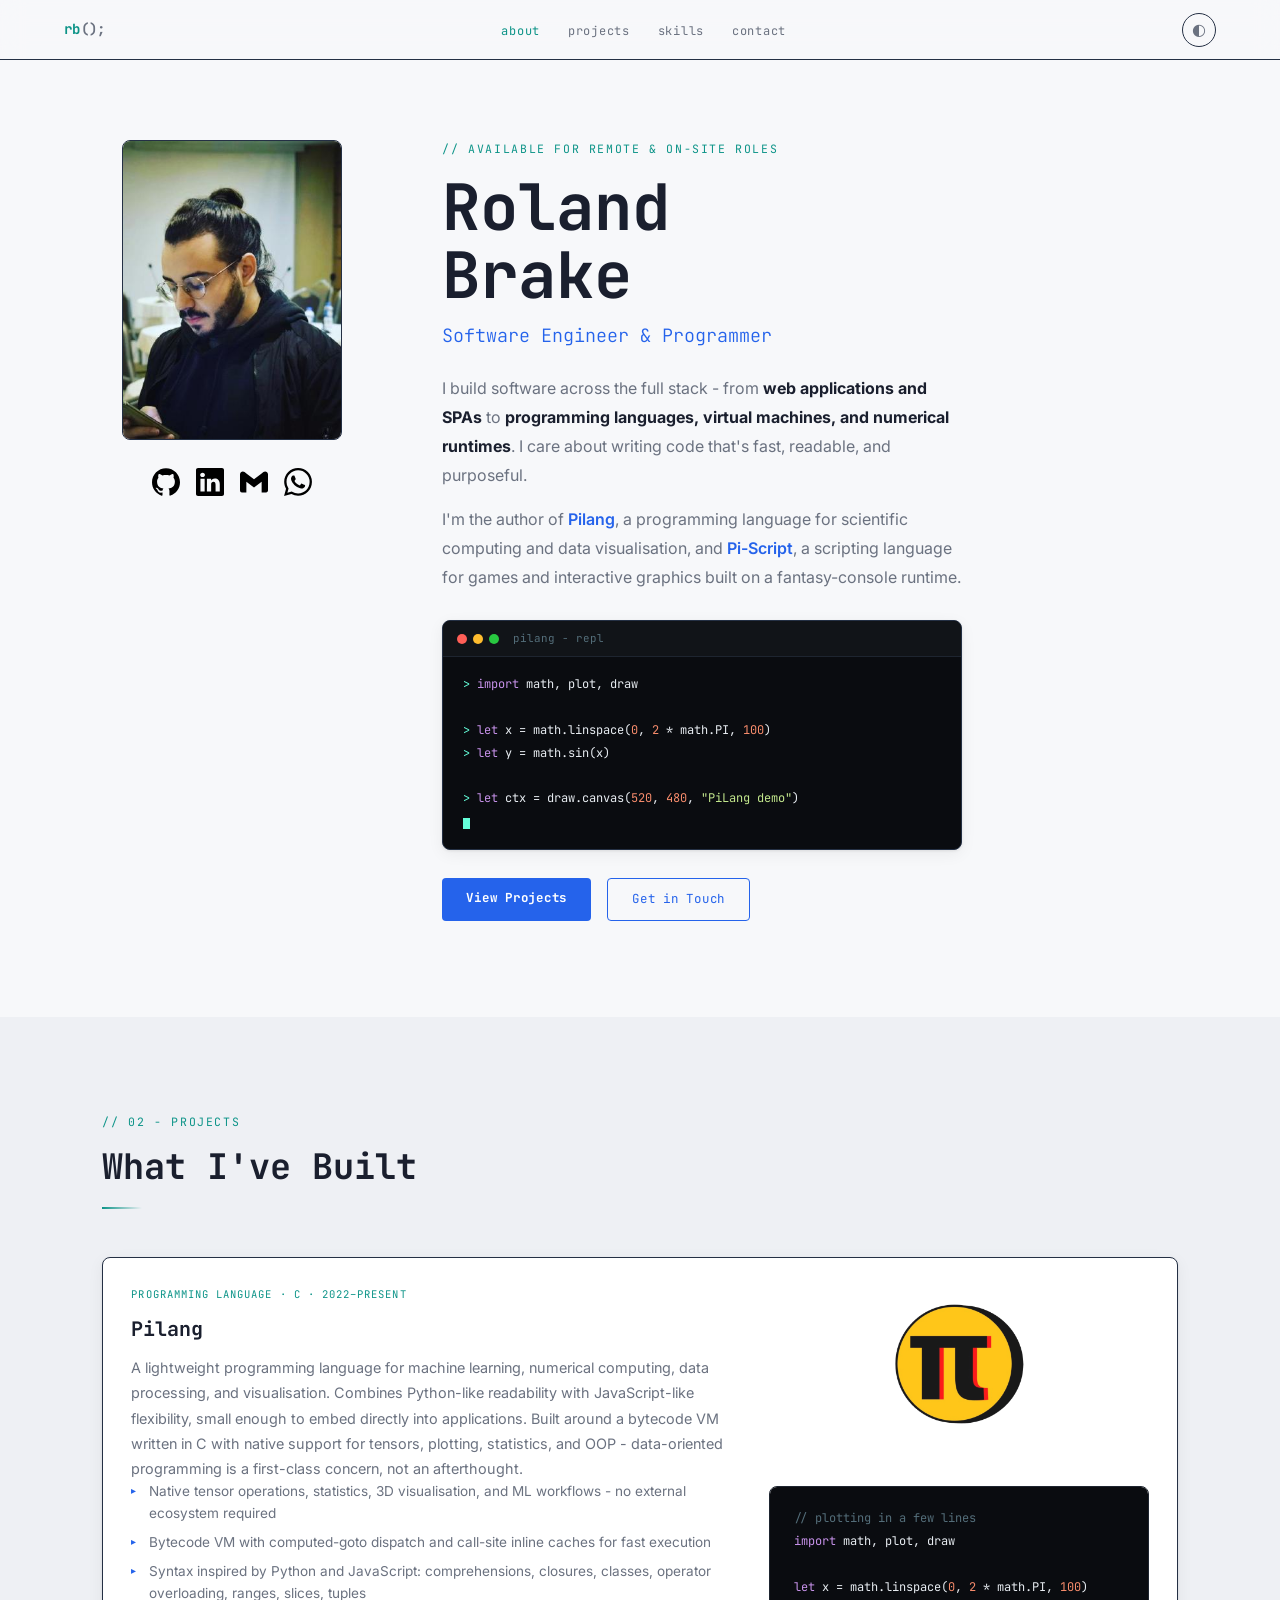
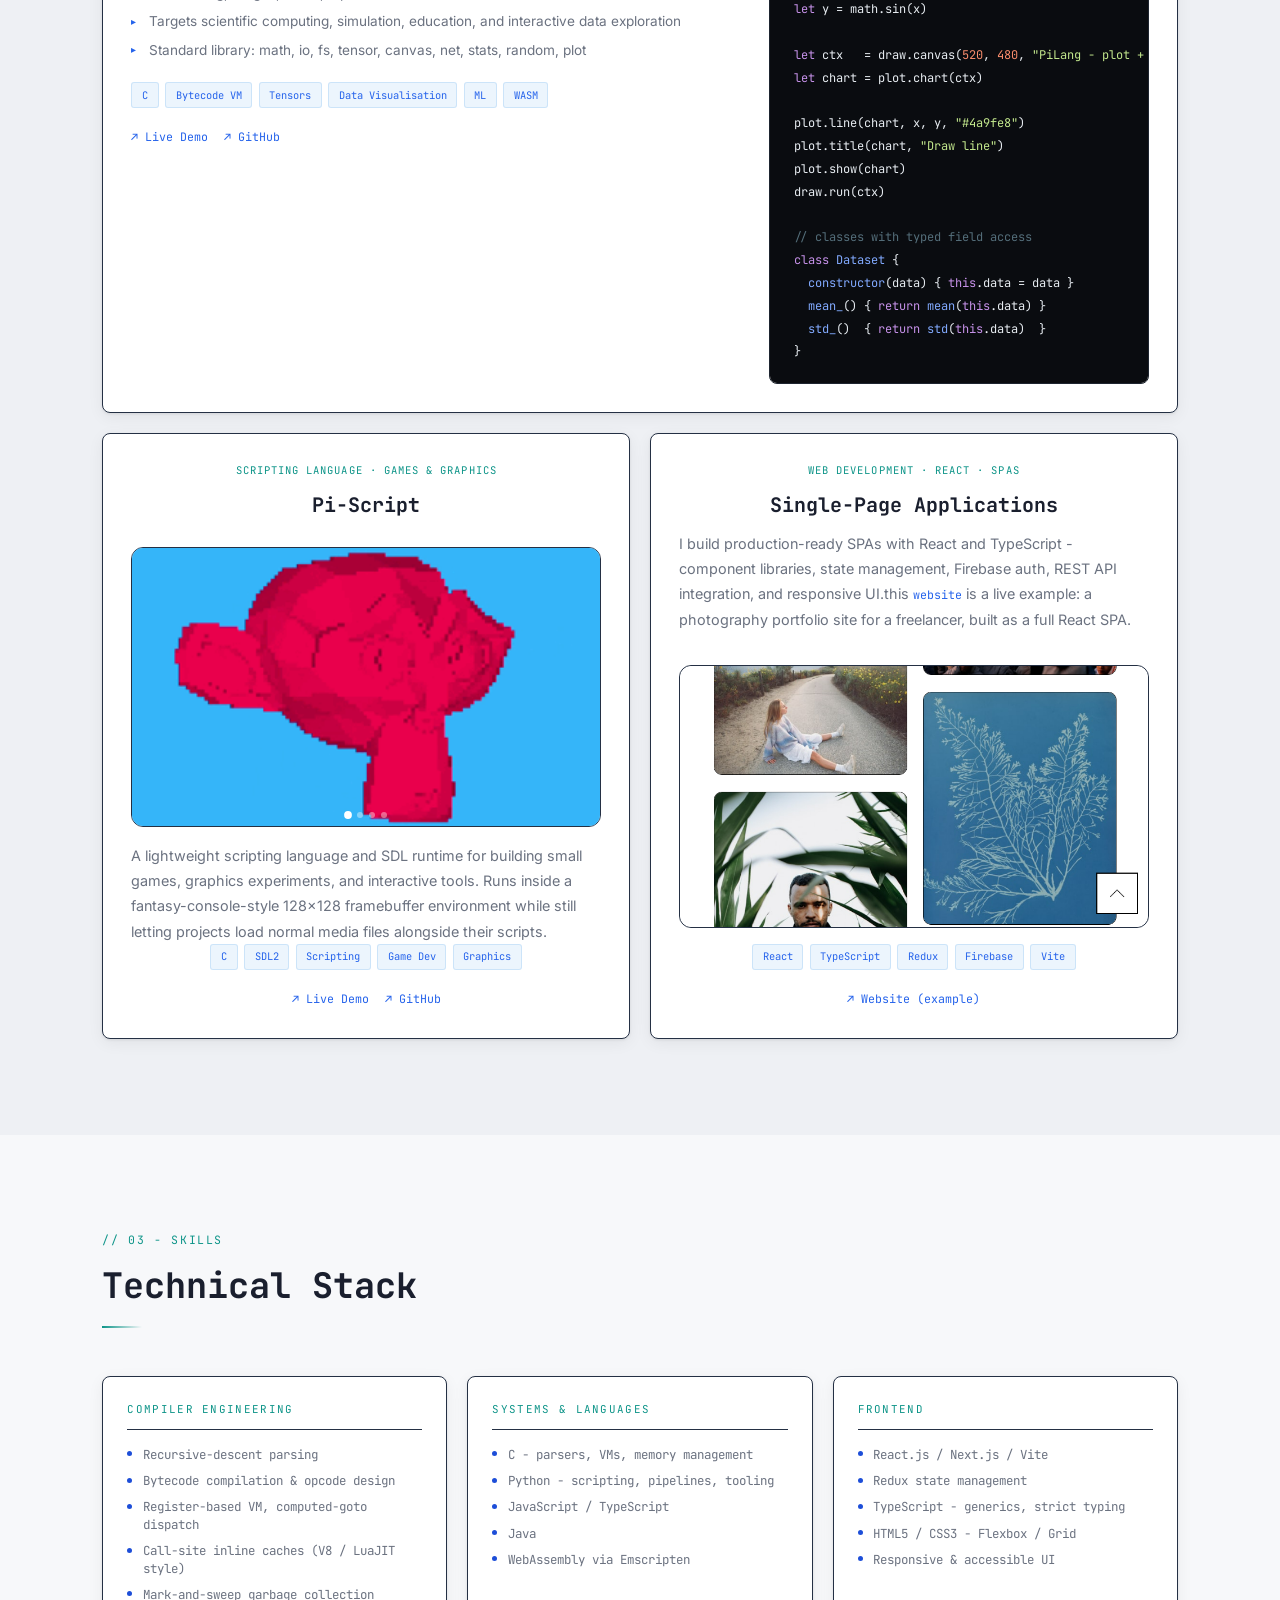
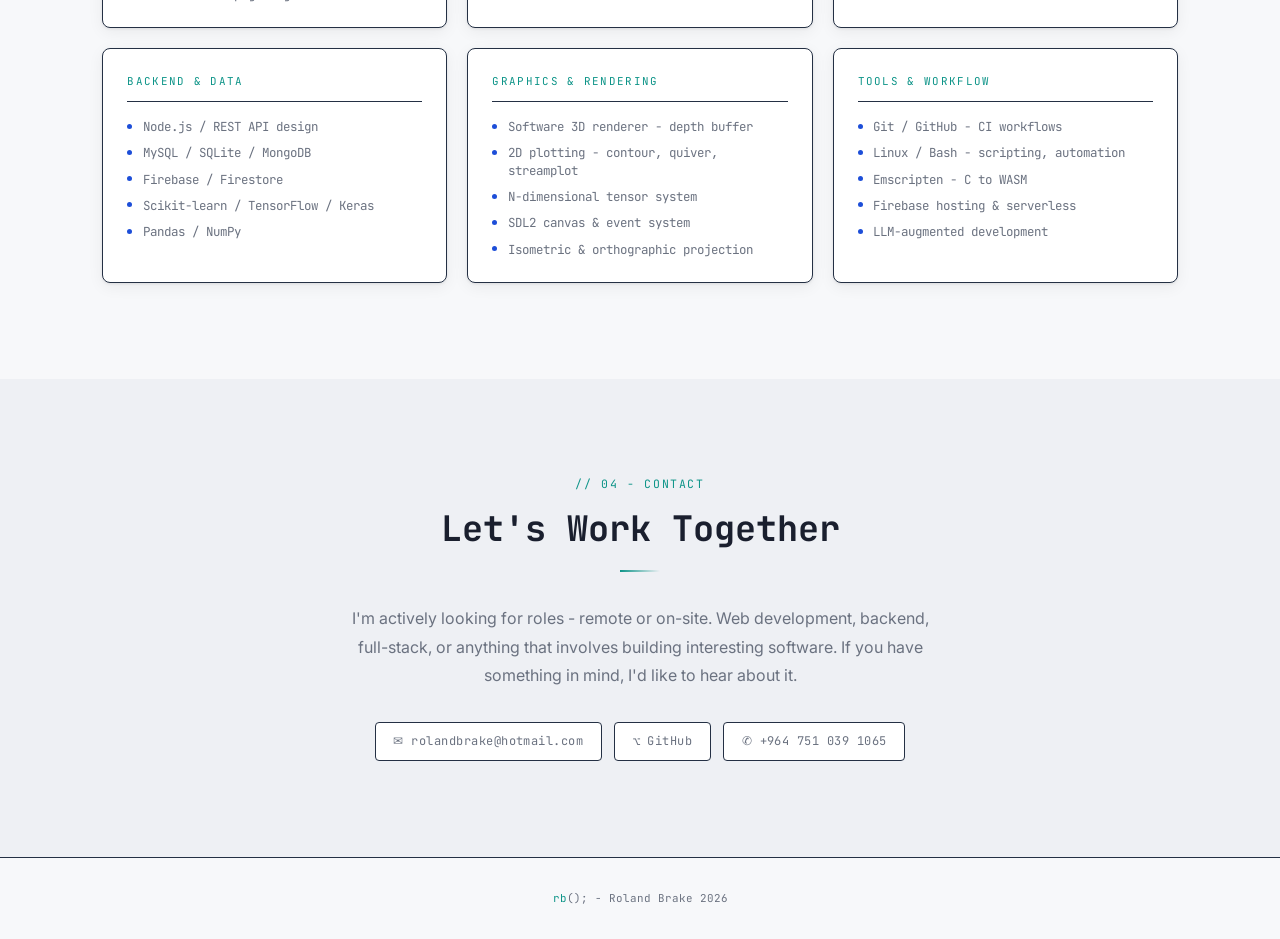
==== commit 7ee01057: "ref: add more piscript examples" ====
--- a/index.html
+++ b/index.html
@@ -220,10 +220,12 @@
                 <img src="assets/example1.gif" alt="Pi-Script example 1" />
                 <img src="assets/example2.gif" alt="Pi-Script example 2" />
                 <img src="assets/example3.gif" alt="Pi-Script example 3" />                
+                <img src="assets/example4.gif" alt="Pi-Script example 4" />    
               </div>
               <div class="carousel-dots">
                 <span class="carousel-dot active"></span>
                 <span class="carousel-dot"></span>
+                <span class="carousel-dot"></span>    
                 <span class="carousel-dot"></span>                
               </div>
             </div>
--- a/style.css
+++ b/style.css
@@ -137,7 +137,7 @@
   transform: scale(1.3);
 }
 
-.spa-mockup {  
+.spa-mockup {
   margin: 1rem 0;
   border-radius: 12px;
   overflow: hidden;
@@ -611,7 +611,6 @@
   justify-content: center;
 }
 
-/* ── SKILLS ── */
 #skills {
   background: var(--bg);
 }
@@ -728,7 +727,6 @@
   transform: none;
 }
 
-/* ── COIN ── */
 .project-right {
   display: flex;
   flex-direction: column;
@@ -813,6 +811,27 @@
   .nav-links {
     display: none;
   }
+
+  .project-card.featured {
+    grid-template-columns: 1fr;
+    min-width: 0;
+  }
+
+  .project-main,
+  .project-right {
+    min-width: 0;
+    width: 100%;
+  }
+
+  .project-code {
+    max-width: 100%;
+    overflow-x: auto;
+  }
+
+  .project-code pre {
+    white-space: pre;
+    min-width: 0;
+  }
 }
 
 .project-code::-webkit-scrollbar {
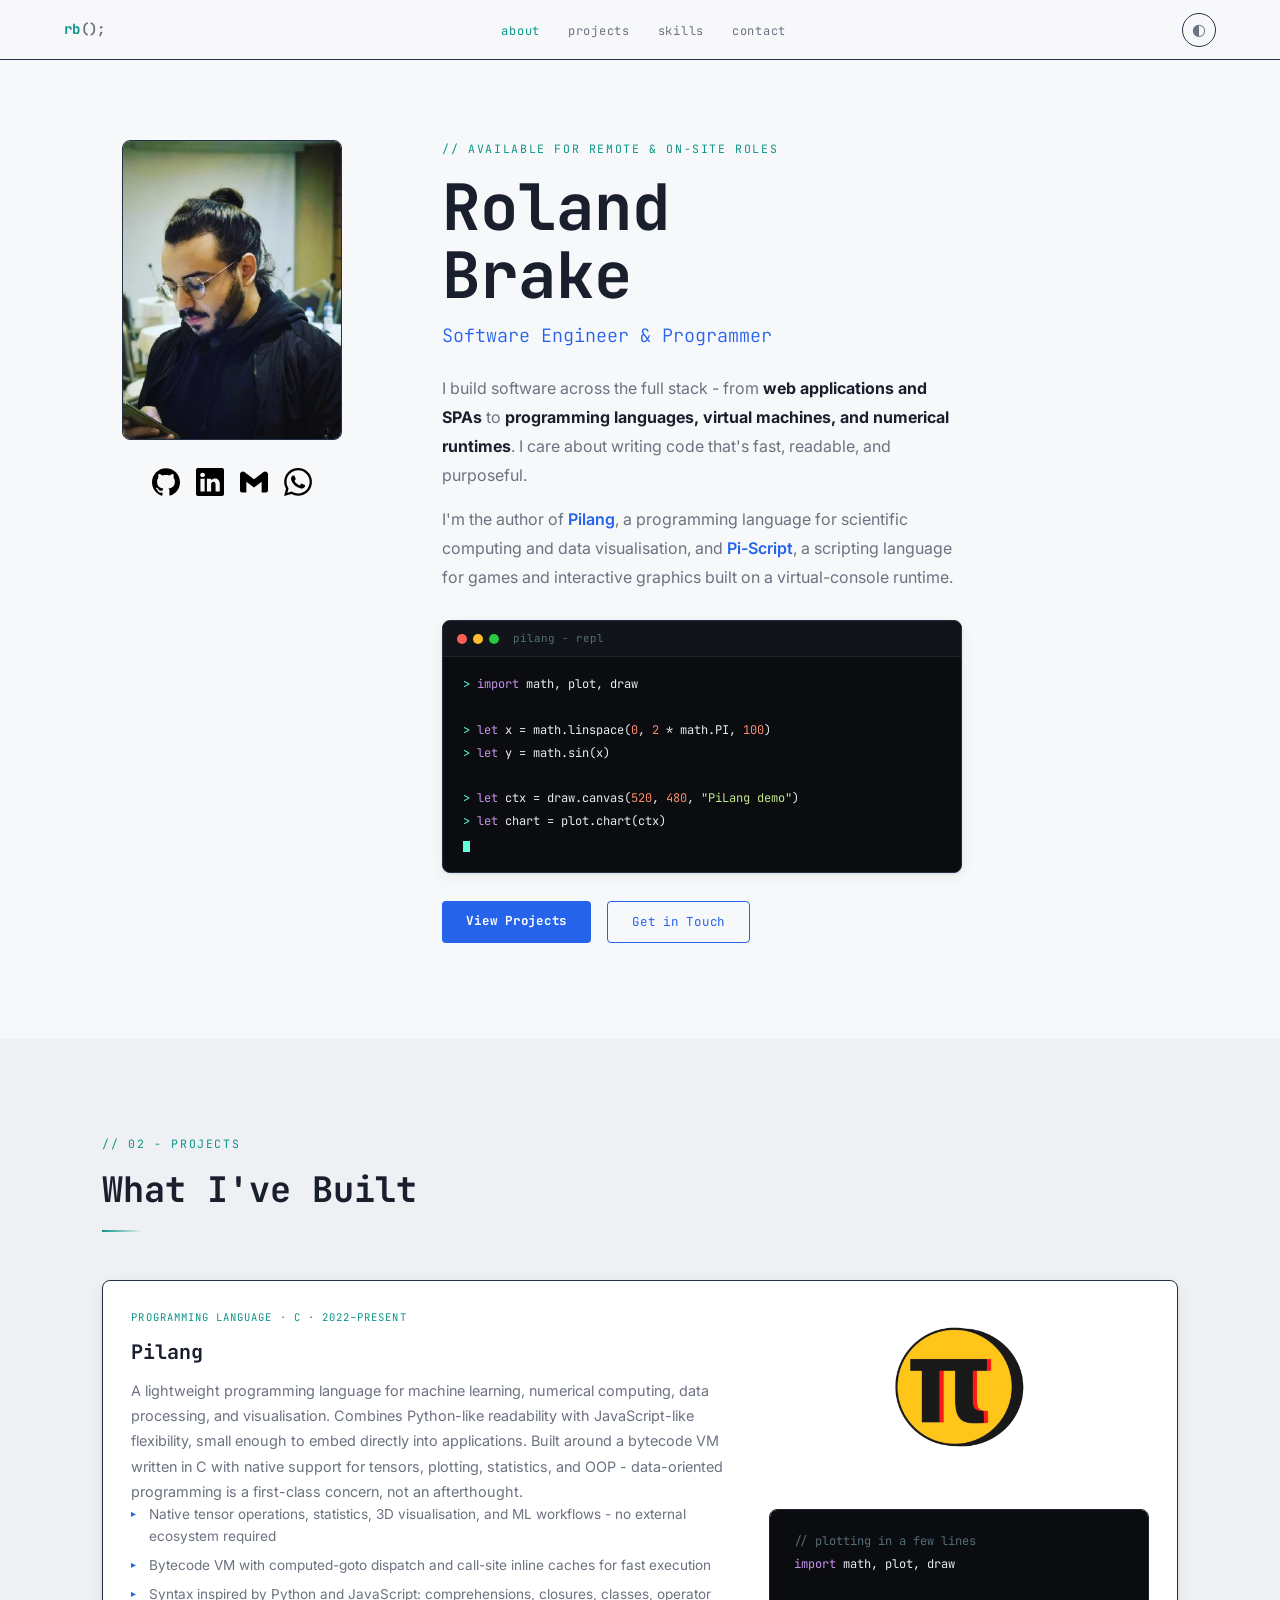
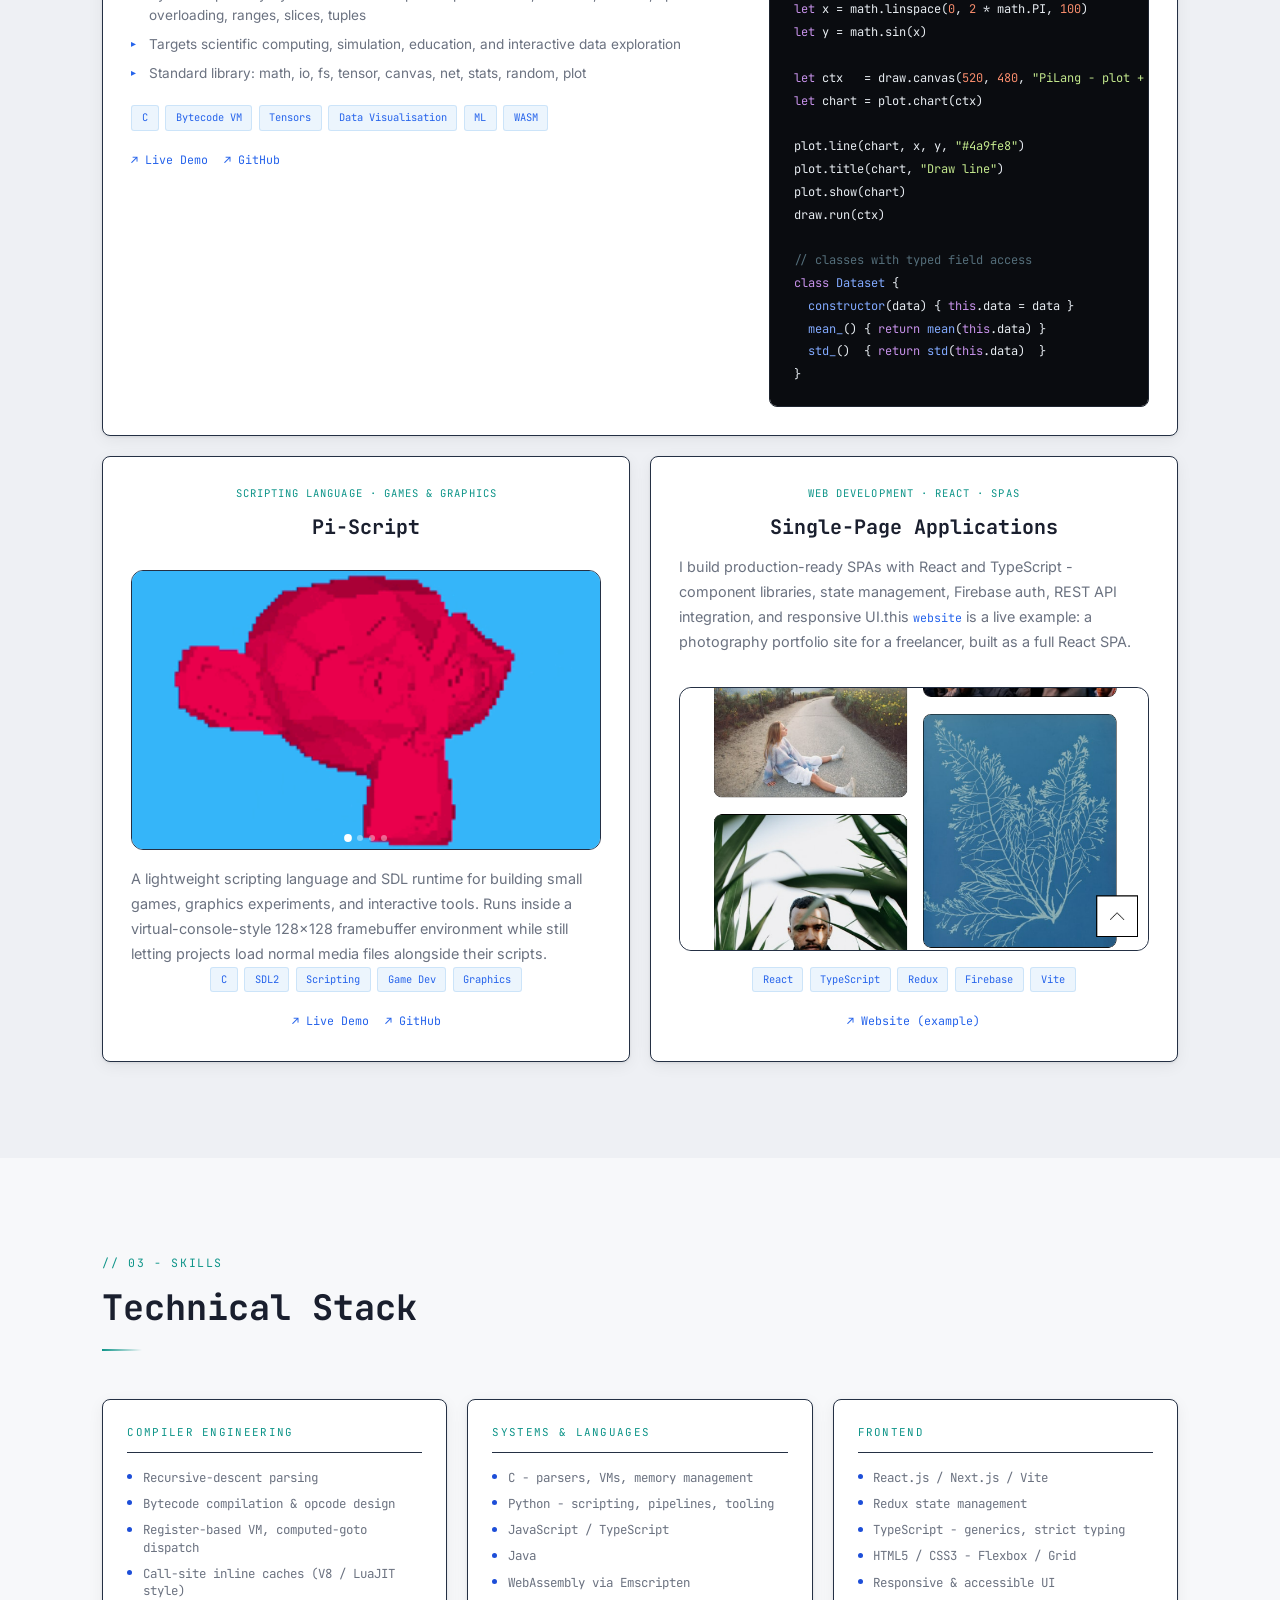
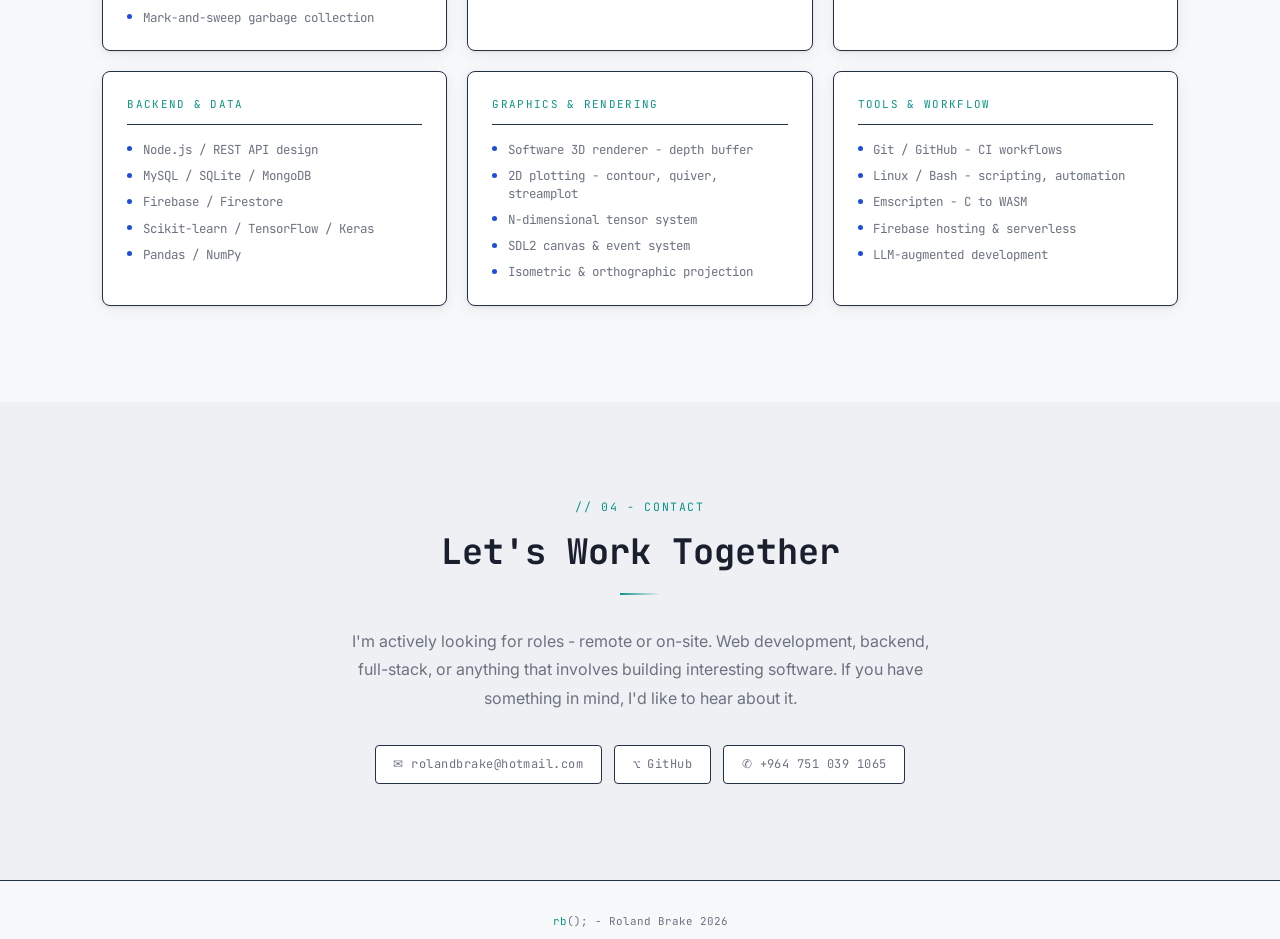
==== commit d5b32643: "ref: change the urls for the projects websites" ====
--- a/index.html
+++ b/index.html
@@ -79,14 +79,14 @@
           </p>
           <p class="bio">
             I'm the author of
-            <a href="https://pilang.netlify.app/" target="_blank" class="hl"
+            <a href="https://pi-lang.netlify.app/" target="_blank" class="hl"
               >Pilang</a
             >, a programming language for scientific computing and data
             visualisation, and
             <a href="https://piscript.netlify.app/" target="_blank" class="hl"
               >Pi-Script</a
             >, a scripting language for games and interactive graphics built on
-            a fantasy-console runtime.
+            a virtual-console runtime.
           </p>
 
           <!-- Terminal snippet -->
@@ -232,7 +232,7 @@
             <p class="project-desc">
               A lightweight scripting language and SDL runtime for building
               small games, graphics experiments, and interactive tools. Runs
-              inside a fantasy-console-style 128×128 framebuffer environment
+              inside a virtual-console-style 128×128 framebuffer environment
               while still letting projects load normal media files alongside
               their scripts.
             </p>
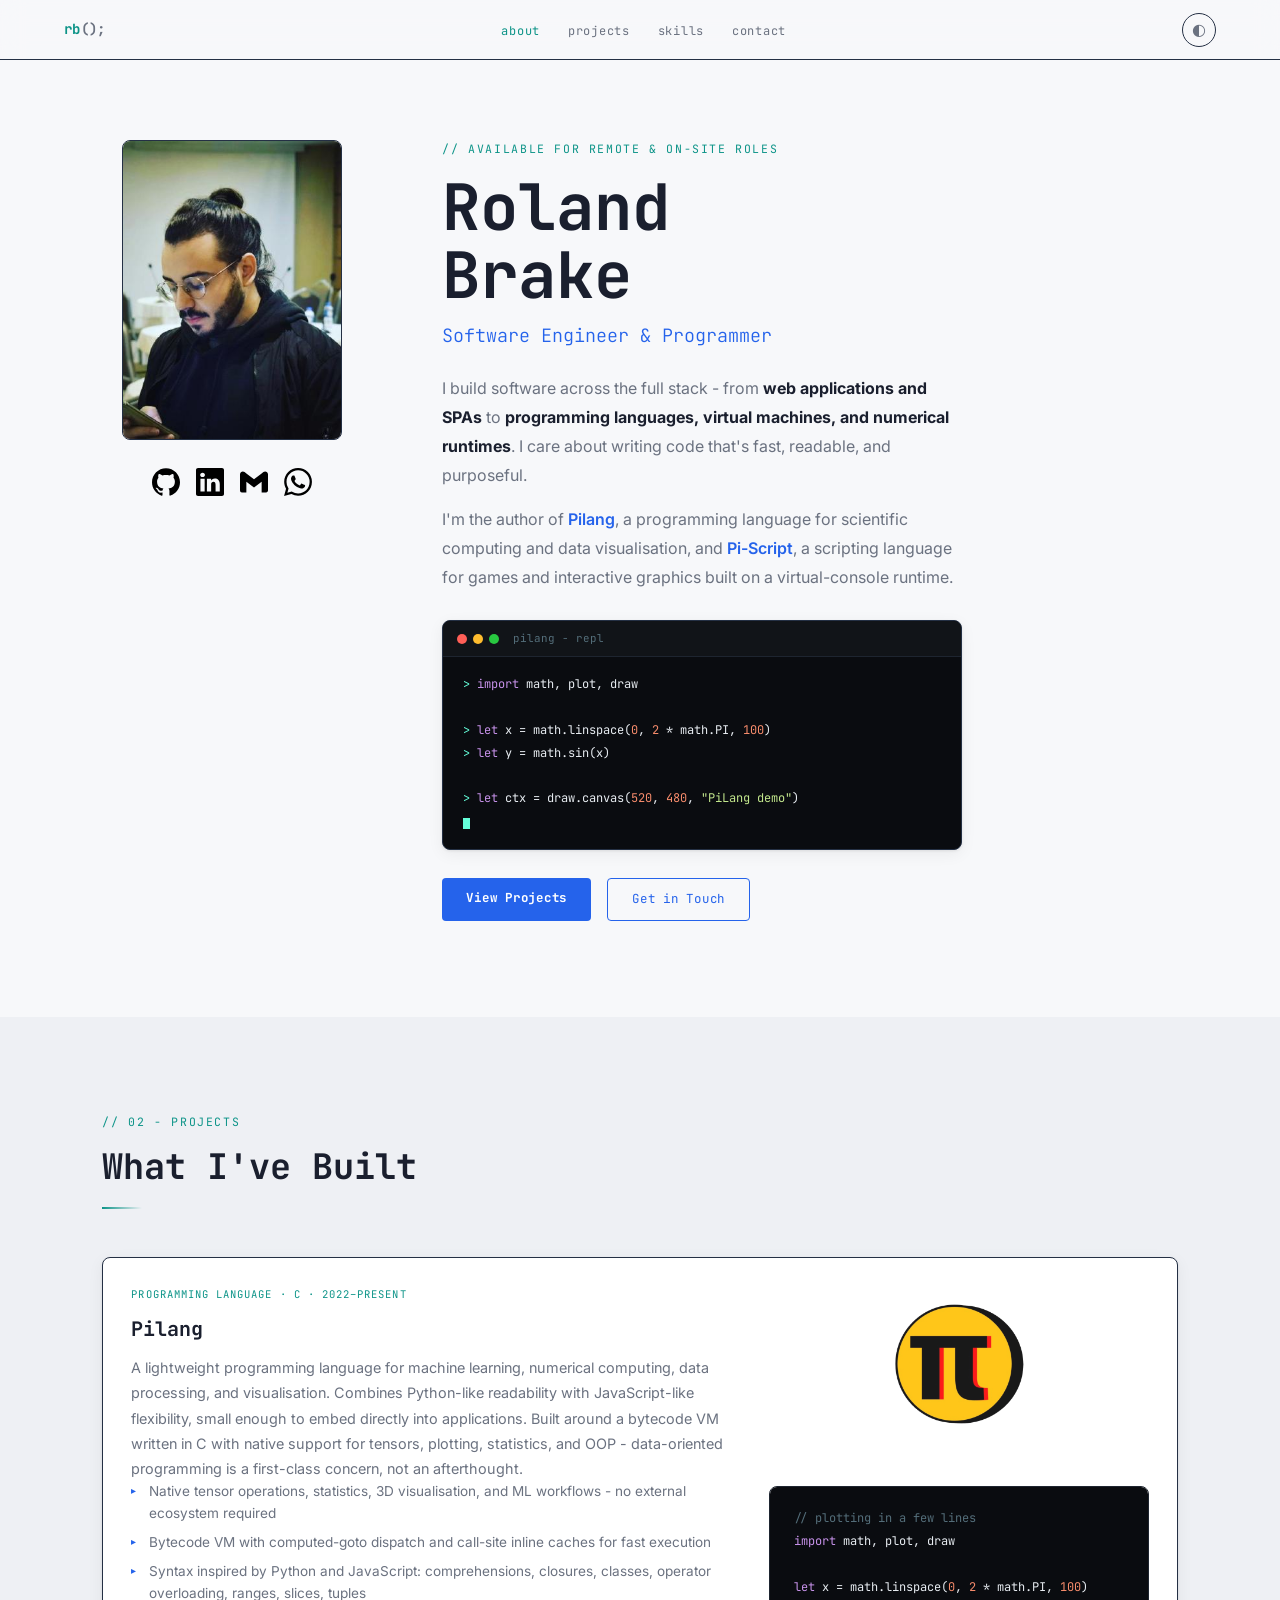
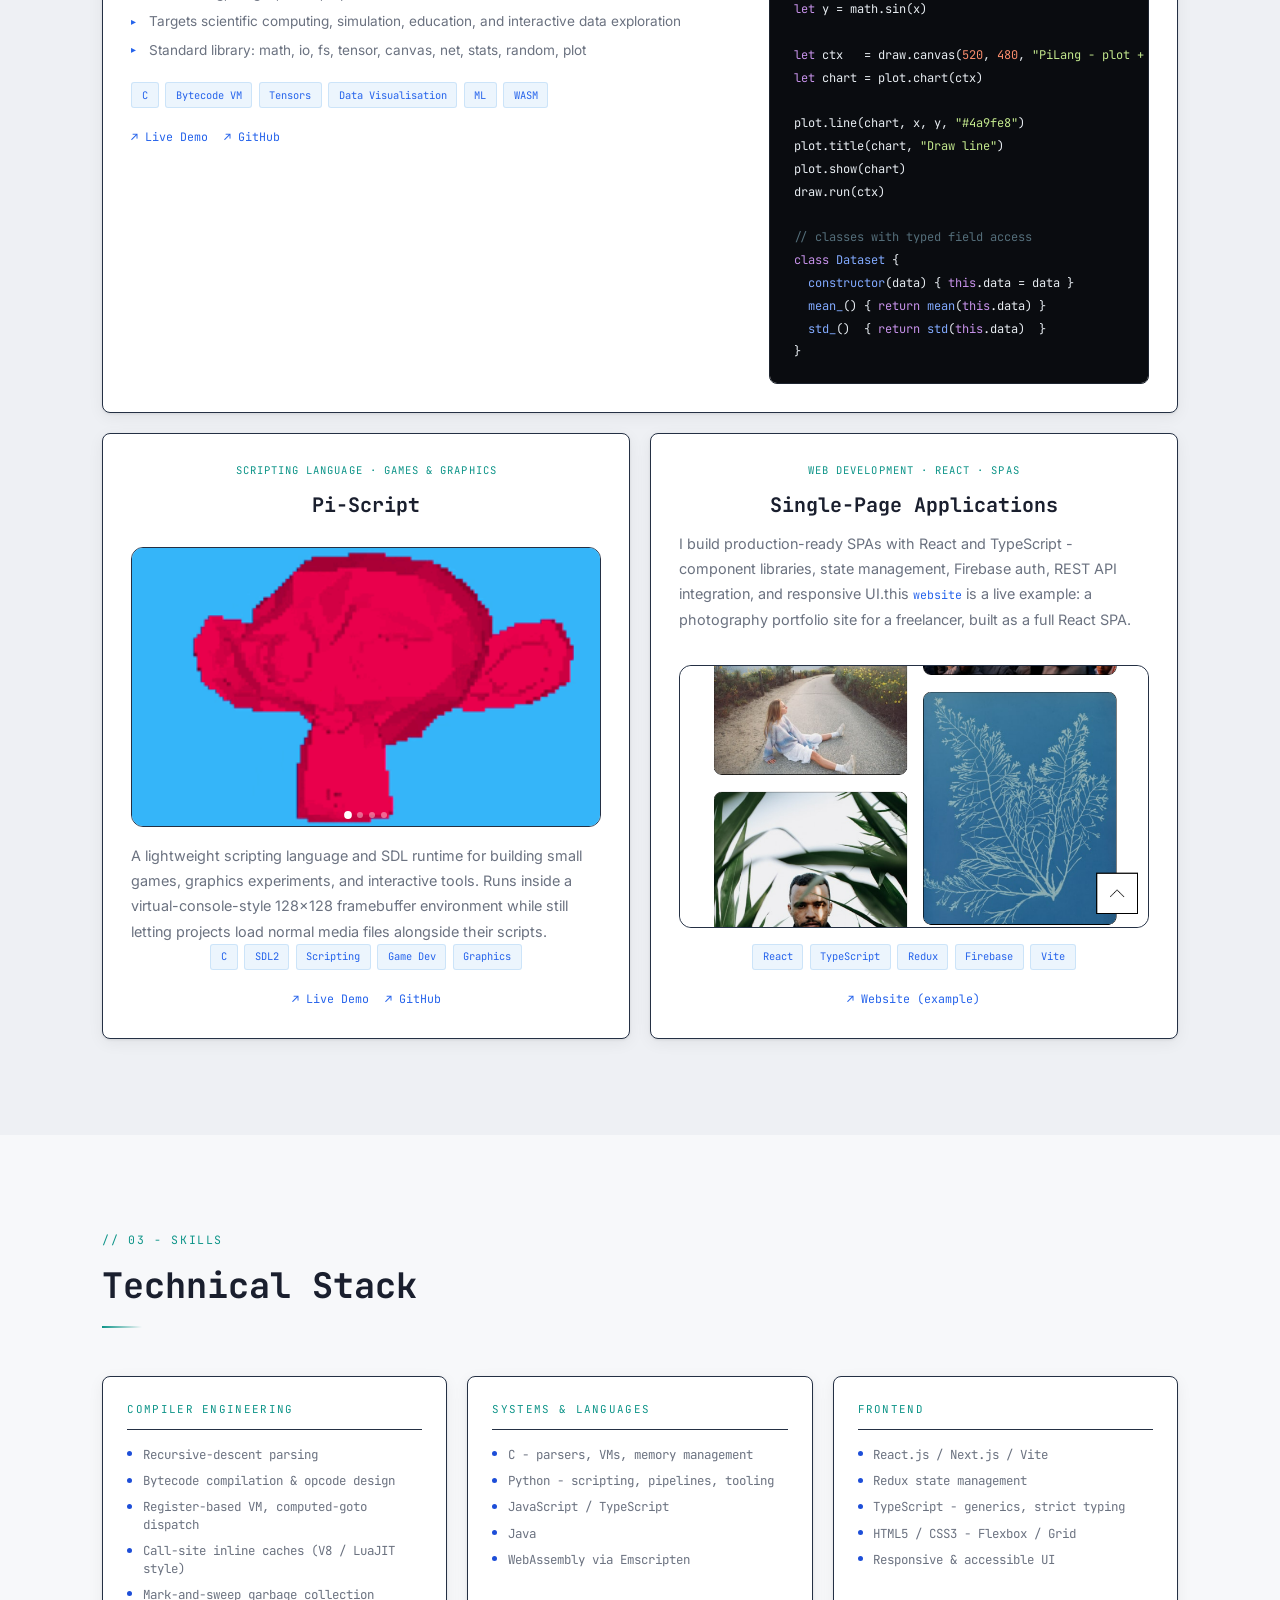
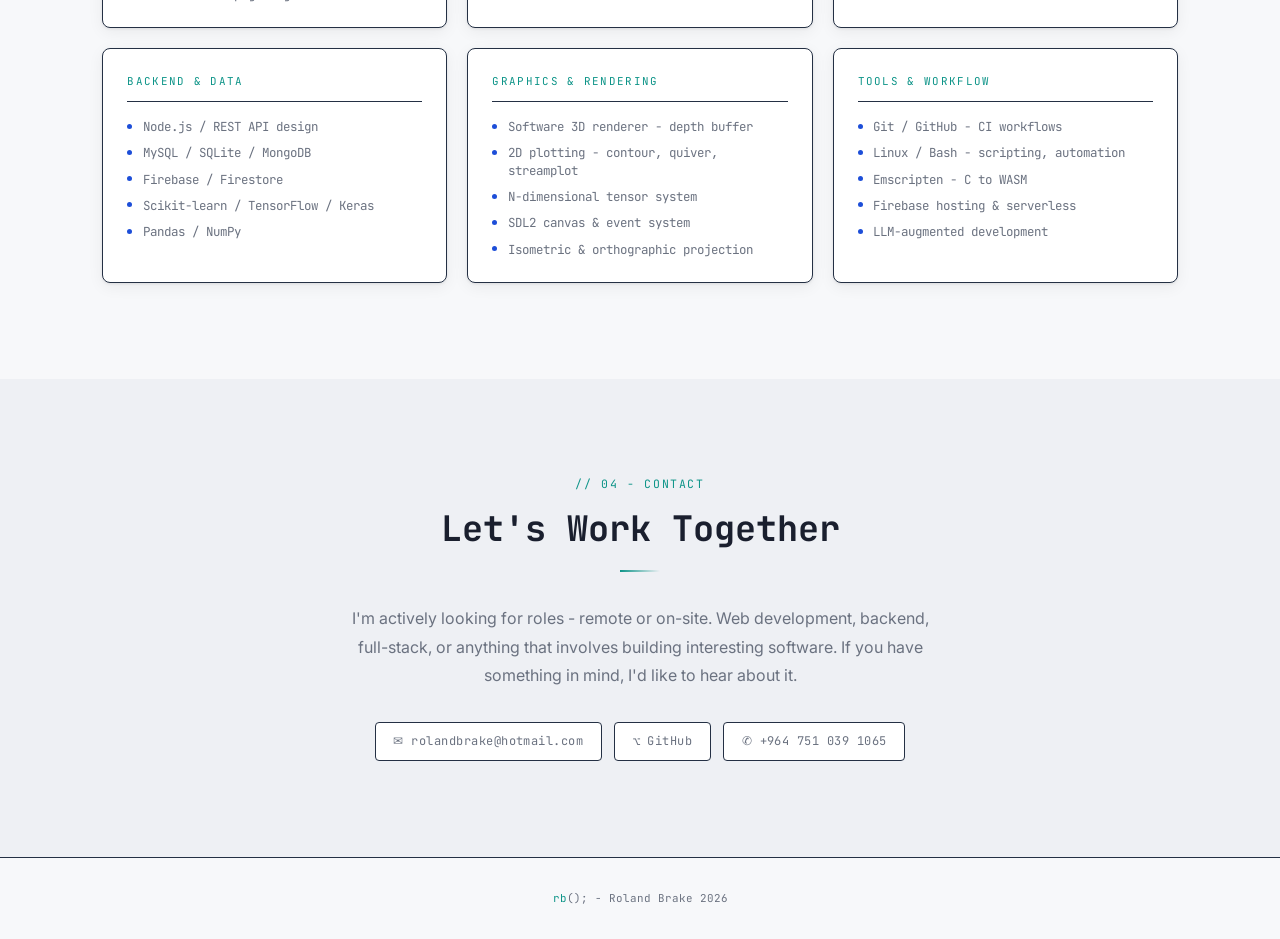
==== commit ed414626: "ref: change the urls for the projects websites" ====
--- a/index.html
+++ b/index.html
@@ -167,7 +167,7 @@
               </div>
               <div class="project-links">
                 <a
-                  href="https://pilang.netlify.app/"
+                  href="https://pi-lang.netlify.app/"
                   target="_blank"
                   class="plink"
                   >↗ Live Demo</a
